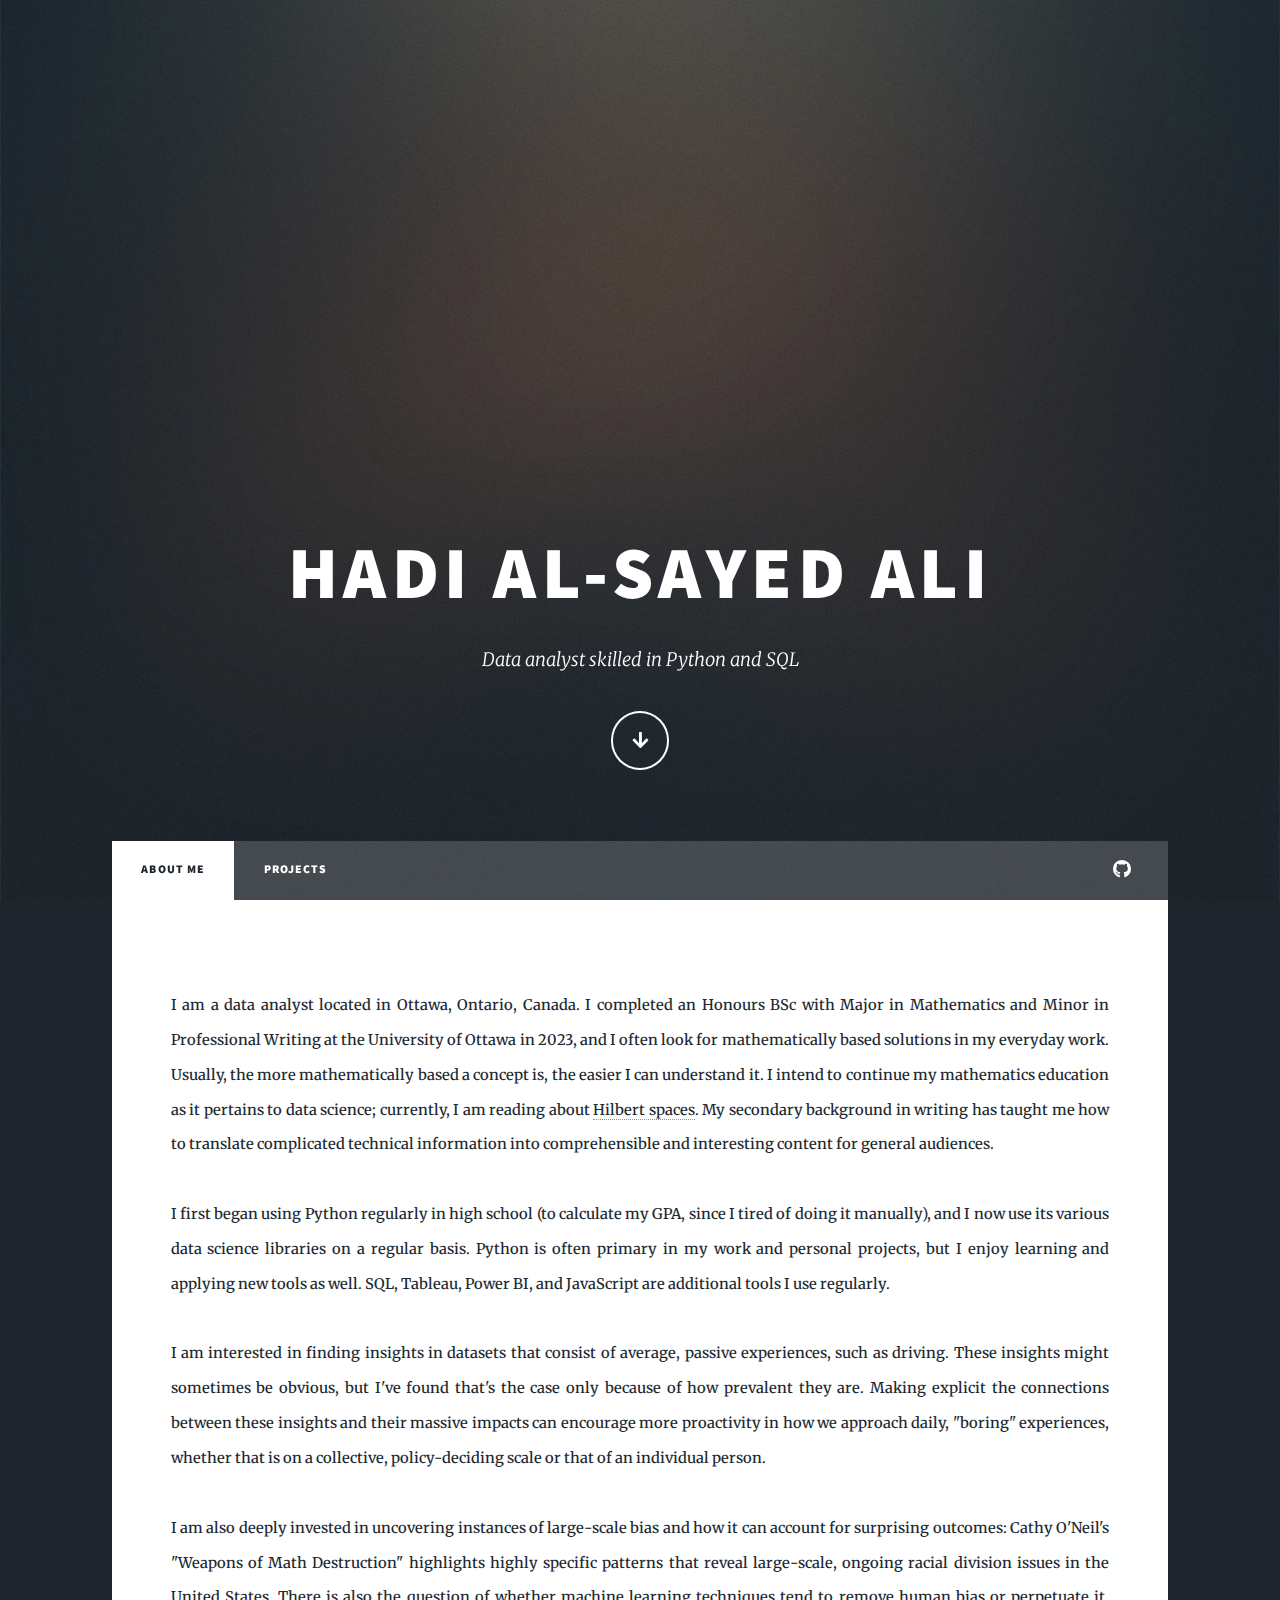
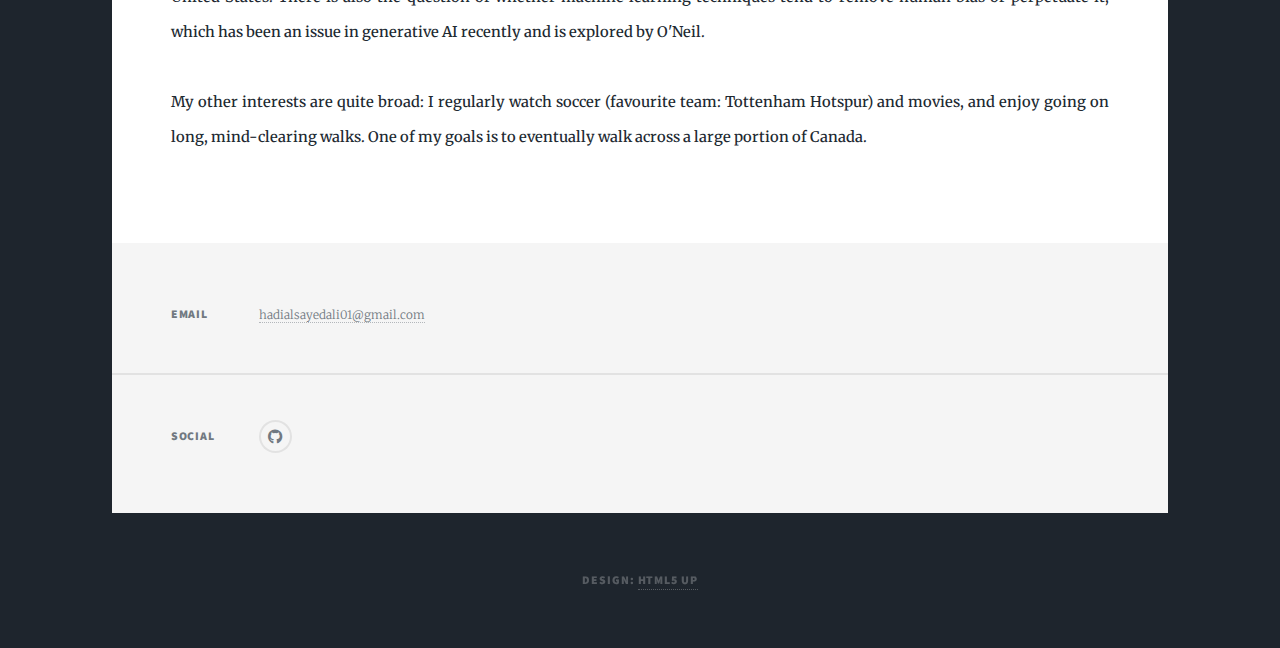
==== about-me.html @ bb4fc439 "Add files via upload" ====
<!DOCTYPE HTML>
<!--
	Massively by HTML5 UP
	html5up.net | @ajlkn
	Free for personal and commercial use under the CCA 3.0 license (html5up.net/license)
-->
<html>
	<head>
		<title>Hadi Al-Sayed Ali</title>
		<meta charset="utf-8" />
		<meta name="viewport" content="width=device-width, initial-scale=1, user-scalable=no" />
		<link rel="stylesheet" href="assets/css/main.css" />
		<noscript><link rel="stylesheet" href="assets/css/noscript.css" /></noscript>
	</head>
	<body class="is-preload">

		<!-- Wrapper -->
			<div id="wrapper" class="fade-in">

				<!-- Intro -->
					<div id="intro">
						<h1>Hadi Al-Sayed Ali</h1>
						<p>Data analyst skilled in Python and SQL</p>
						<ul class="actions">
							<li><a href="#header" class="button icon solid solo fa-arrow-down scrolly">Continue</a></li>
						</ul>
					</div>

				<!-- Header -->
					<header id="header">
						<a href="index.html" class="logo">Hadi Al-Sayed Ali</a>
					</header>

				<!-- Nav -->
					<nav id="nav">
						<ul class="links">
							<li class="active"><a href="#header">About Me</a></li>
							<li><a href="index.html">Projects</a></li>
							<!-- <li><a href="elements.html">Contact Info</a></li> -->
						</ul>
						<ul class="icons">
							<li><a target="_blank" href="https://github.com/hadialsayedali01" class="icon brands fa-github"><span class="label">GitHub</span></a></li>
						</ul>
					</nav>

				<!-- Main -->
					<div id="main">

						<!-- Featured Post -->
							<article class="post featured">
								<header style="text-align: left; font-weight:500;">
									<p style="font-style:normal">I am a data analyst located in Ottawa, Ontario, Canada. I completed an Honours BSc with Major in Mathematics and Minor in Professional Writing at the University of Ottawa in 2023, and I often look for mathematically based solutions in my everyday work. Usually, the more mathematically based a concept is, the easier I can understand it. I intend to continue my mathematics education as it pertains to data science; currently, I am reading about <a target="_blank" href="https://mathworld.wolfram.com/HilbertSpace.html">Hilbert spaces</a>. My secondary background in writing has taught me how to translate complicated technical information into comprehensible and interesting content for general audiences.
                                        <br><br>
                                        I first began using Python regularly in high school (to calculate my GPA, since I tired of doing it manually), and I now use its various data science libraries on a regular basis. Python is often primary in my work and personal projects, but I enjoy learning and applying new tools as well. SQL, Tableau, Power BI, and JavaScript are additional tools I use regularly.
                                        <br>
                                        <br>
                                        I am interested in finding insights in datasets that consist of average, passive experiences, such as driving. These insights might sometimes be obvious, but I've found that's the case only because of how prevalent they are. Making explicit the connections between these insights and their massive impacts can encourage more proactivity in how we approach daily, "boring" experiences, whether that is on a collective, policy-deciding scale or that of an individual person. 
                                        <br>
                                        <br>
                                        I am also deeply invested in uncovering instances of large-scale bias and how it can account for surprising outcomes: Cathy O'Neil's "Weapons of Math Destruction" highlights highly specific patterns that reveal large-scale, ongoing racial division issues in the United States. There is also the question of whether machine learning techniques tend to remove human bias or perpetuate it, which has been an issue in generative AI recently and is explored by O'Neil.
                                        <br>
                                        <br>
                                        My other interests are quite broad: I regularly watch soccer (favourite team: Tottenham Hotspur) and movies, and enjoy going on long, mind-clearing walks. One of my goals is to eventually walk across a large portion of Canada.</p>
                                        
							</section>
					</div>

				<!-- Footer -->
					<footer id="footer">
						<section class="split contact">
							<section>
								<h3>Email</h3>
								<p><a href="mailto:hadialsayedali01@gmail.com">hadialsayedali01@gmail.com</a></p>
							</section>
							<section>
								<h3>Social</h3>
								<ul class="icons alt">
									<li><a target="_blank" href="https://github.com/hadialsayedali01" class="icon brands alt fa-github"><span class="label">GitHub</span></a></li>
								</ul>
							</section>
						</section>
					</footer>

				<!-- Copyright -->
					<div id="copyright">
						<ul><li>Design: <a href="https://html5up.net">HTML5 UP</a></li></ul>
					</div>

			</div>

		<!-- Scripts -->
			<script src="assets/js/jquery.min.js"></script>
			<script src="assets/js/jquery.scrollex.min.js"></script>
			<script src="assets/js/jquery.scrolly.min.js"></script>
			<script src="assets/js/browser.min.js"></script>
			<script src="assets/js/breakpoints.min.js"></script>
			<script src="assets/js/util.js"></script>
			<script src="assets/js/main.js"></script>

	</body>
</html>
---- assets/css/main.css ----
@import url(fontawesome-all.min.css);
@import url("https://fonts.googleapis.com/css?family=Merriweather:300,700,300italic,700italic|Source+Sans+Pro:900");

/*
	Massively by HTML5 UP
	html5up.net | @ajlkn
	Free for personal and commercial use under the CCA 3.0 license (html5up.net/license)
*/

html, body, div, span, applet, object,
iframe, h1, h2, h3, h4, h5, h6, p, blockquote,
pre, a, abbr, acronym, address, big, cite,
code, del, dfn, em, img, ins, kbd, q, s, samp,
small, strike, strong, sub, sup, tt, var, b,
u, i, center, dl, dt, dd, ol, ul, li, fieldset,
form, label, legend, table, caption, tbody,
tfoot, thead, tr, th, td, article, aside,
canvas, details, embed, figure, figcaption,
footer, header, hgroup, menu, nav, output, ruby,
section, summary, time, mark, audio, video {
	margin: 0;
	padding: 0;
	border: 0;
	font-size: 100%;
	font: inherit;
	vertical-align: baseline;}

article, aside, details, figcaption, figure,
footer, header, hgroup, menu, nav, section {
	display: block;}

/* ad-hoc changes */

body {
	line-height: 1;
}

ol, ul {
	list-style: none;
}

blockquote, q {
	quotes: none;
}

	blockquote:before, blockquote:after, q:before, q:after {
		content: '';
		content: none;
	}

table {
	border-collapse: collapse;
	border-spacing: 0;
}

body {
	-webkit-text-size-adjust: none;
}

mark {
	background-color: transparent;
	color: inherit;
}

input::-moz-focus-inner {
	border: 0;
	padding: 0;
}

input, select, textarea {
	-moz-appearance: none;
	-webkit-appearance: none;
	-ms-appearance: none;
	appearance: none;
}

/* Basic */

	@-ms-viewport {
		width: device-width;
	}

	body {
		-ms-overflow-style: scrollbar;
	}

	@media screen and (max-width: 480px) {

		html, body {
			min-width: 320px;
		}

	}

	html {
		box-sizing: border-box;
	}

	*, *:before, *:after {
		box-sizing: inherit;
	}

	body {
		background-color: #1e252d;
	}

		body.is-preload *, body.is-preload *:before, body.is-preload *:after {
			-moz-animation: none !important;
			-webkit-animation: none !important;
			-ms-animation: none !important;
			animation: none !important;
			-moz-transition: none !important;
			-webkit-transition: none !important;
			-ms-transition: none !important;
			transition: none !important;
		}

/* Type */

	html {
		font-size: 16pt;
	}

		@media screen and (max-width: 1680px) {

			html {
				font-size: 12pt;
			}

		}

		@media screen and (max-width: 1280px) {

			html {
				font-size: 11pt;
			}

		}

		@media screen and (max-width: 360px) {

			html {
				font-size: 10pt;
			}

		}

	body {
		color: #212931;
	}

	body, input, select, textarea {
		font-family: "Merriweather", Georgia, serif;
		font-weight: 300;
		font-size: 1rem;
		line-height: 2.375;
	}

	a {
		-moz-transition: color 0.2s ease-in-out, background-color 0.2s ease-in-out, border-color 0.2s ease-in-out, box-shadow 0.2s ease-in-out;
		-webkit-transition: color 0.2s ease-in-out, background-color 0.2s ease-in-out, border-color 0.2s ease-in-out, box-shadow 0.2s ease-in-out;
		-ms-transition: color 0.2s ease-in-out, background-color 0.2s ease-in-out, border-color 0.2s ease-in-out, box-shadow 0.2s ease-in-out;
		transition: color 0.2s ease-in-out, background-color 0.2s ease-in-out, border-color 0.2s ease-in-out, box-shadow 0.2s ease-in-out;
		border-bottom: dotted 1px;
		text-decoration: none;
	}

		a:hover {
			border-bottom-color: transparent;
		}

	strong, b {
		font-weight: 600;
	}

	em, i {
		font-style: italic;
	}

	p {
		text-align: justify;
		margin: 0 0 2rem 0;
	}

	h1, h2, h3, h4, h5, h6 {
		font-family: "Source Sans Pro", Helvetica, sans-serif;
		font-weight: 900;
		line-height: 1.5;
		letter-spacing: 0.075em;
		text-transform: uppercase;
		margin: 0 0 1rem 0;
	}

		h1 a, h2 a, h3 a, h4 a, h5 a, h6 a {
			border-bottom: 0;
			color: inherit;
			text-decoration: none;
		}

	h1 {
		font-size: 4rem;
		line-height: 1.1;
		margin: 0 0 2rem 0;
	}

	h2 {
		font-size: 1.75rem;
		line-height: 1.3;
		margin: 0 0 1.5rem 0;
	}

	h3 {
		font-size: 1.25rem;
		margin: 0 0 1.5rem 0;
	}

	h4 {
		font-size: 1rem;
	}

	h5 {
		font-size: 0.9rem;
	}

	h6 {
		font-size: 0.8rem;
	}

	sub {
		font-size: 0.8rem;
		position: relative;
		top: 0.5rem;
	}

	sup {
		font-size: 0.8rem;
		position: relative;
		top: -0.5rem;
	}

	blockquote {
		border-left: solid 4px;
		font-style: italic;
		margin: 0 0 2rem 0;
		padding: 0.5rem 0 0.5rem 2rem;
	}

	code {
		border: solid 2px;
		font-family: "Courier New", monospace;
		font-size: 0.9rem;
		margin: 0 0.25rem;
		padding: 0.25rem 0.65rem;
	}

	pre {
		-webkit-overflow-scrolling: touch;
		font-family: "Courier New", monospace;
		font-size: 0.9rem;
		margin: 0 0 2rem 0;
	}

		pre code {
			display: block;
			line-height: 1.75;
			padding: 1rem 1.5rem;
			overflow-x: auto;
		}

	hr {
		border: 0;
		border-bottom: solid 2px;
		margin: 3rem 0;
	}

		hr.major {
			margin: 5rem 0;
		}

	.align-left {
		text-align: left;
	}

	.align-center {
		text-align: center;
	}

	.align-right {
		text-align: right;
	}

	input, select, textarea {
		color: #212931;
	}

	a {
		color: #212931;
		border-bottom-color: rgba(33, 41, 49, 0.5);
	}

		a:hover {
			border-bottom-color: transparent;
			color: #18bfef !important;
		}

	strong, b {
		color: #212931;
	}

	h1, h2, h3, h4, h5, h6 {
		color: #212931;
	}

	blockquote {
		border-left-color: #eeeeee;
	}

	code {
		background: rgba(220, 220, 220, 0.25);
		border-color: #eeeeee;
	}

	hr {
		border-bottom-color: #eeeeee;
	}

/* Row */

	.row {
		display: flex;
		flex-wrap: wrap;
		box-sizing: border-box;
		align-items: stretch;
	}

		.row > * {
			box-sizing: border-box;
		}

		.row.gtr-uniform > * > :last-child {
			margin-bottom: 0;
		}

		.row.aln-left {
			justify-content: flex-start;
		}

		.row.aln-center {
			justify-content: center;
		}

		.row.aln-right {
			justify-content: flex-end;
		}

		.row.aln-top {
			align-items: flex-start;
		}

		.row.aln-middle {
			align-items: center;
		}

		.row.aln-bottom {
			align-items: flex-end;
		}

		.row > .imp {
			order: -1;
		}

		.row > .col-1 {
			width: 8.33333%;
		}

		.row > .off-1 {
			margin-left: 8.33333%;
		}

		.row > .col-2 {
			width: 16.66667%;
		}

		.row > .off-2 {
			margin-left: 16.66667%;
		}

		.row > .col-3 {
			width: 25%;
		}

		.row > .off-3 {
			margin-left: 25%;
		}

		.row > .col-4 {
			width: 33.33333%;
		}

		.row > .off-4 {
			margin-left: 33.33333%;
		}

		.row > .col-5 {
			width: 41.66667%;
		}

		.row > .off-5 {
			margin-left: 41.66667%;
		}

		.row > .col-6 {
			width: 50%;
		}

		.row > .off-6 {
			margin-left: 50%;
		}

		.row > .col-7 {
			width: 58.33333%;
		}

		.row > .off-7 {
			margin-left: 58.33333%;
		}

		.row > .col-8 {
			width: 66.66667%;
		}

		.row > .off-8 {
			margin-left: 66.66667%;
		}

		.row > .col-9 {
			width: 75%;
		}

		.row > .off-9 {
			margin-left: 75%;
		}

		.row > .col-10 {
			width: 83.33333%;
		}

		.row > .off-10 {
			margin-left: 83.33333%;
		}

		.row > .col-11 {
			width: 91.66667%;
		}

		.row > .off-11 {
			margin-left: 91.66667%;
		}

		.row > .col-12 {
			width: 100%;
		}

		.row > .off-12 {
			margin-left: 100%;
		}

		.row.gtr-0 {
			margin-top: 0;
			margin-left: 0rem;
		}

			.row.gtr-0 > * {
				padding: 0 0 0 0rem;
			}

			.row.gtr-0.gtr-uniform {
				margin-top: 0rem;
			}

				.row.gtr-0.gtr-uniform > * {
					padding-top: 0rem;
				}

		.row.gtr-25 {
			margin-top: 0;
			margin-left: -0.375rem;
		}

			.row.gtr-25 > * {
				padding: 0 0 0 0.375rem;
			}

			.row.gtr-25.gtr-uniform {
				margin-top: -0.375rem;
			}

				.row.gtr-25.gtr-uniform > * {
					padding-top: 0.375rem;
				}

		.row.gtr-50 {
			margin-top: 0;
			margin-left: -0.75rem;
		}

			.row.gtr-50 > * {
				padding: 0 0 0 0.75rem;
			}

			.row.gtr-50.gtr-uniform {
				margin-top: -0.75rem;
			}

				.row.gtr-50.gtr-uniform > * {
					padding-top: 0.75rem;
				}

		.row {
			margin-top: 0;
			margin-left: -1.5rem;
		}

			.row > * {
				padding: 0 0 0 1.5rem;
			}

			.row.gtr-uniform {
				margin-top: -1.5rem;
			}

				.row.gtr-uniform > * {
					padding-top: 1.5rem;
				}

		.row.gtr-150 {
			margin-top: 0;
			margin-left: -2.25rem;
		}

			.row.gtr-150 > * {
				padding: 0 0 0 2.25rem;
			}

			.row.gtr-150.gtr-uniform {
				margin-top: -2.25rem;
			}

				.row.gtr-150.gtr-uniform > * {
					padding-top: 2.25rem;
				}

		.row.gtr-200 {
			margin-top: 0;
			margin-left: -3rem;
		}

			.row.gtr-200 > * {
				padding: 0 0 0 3rem;
			}

			.row.gtr-200.gtr-uniform {
				margin-top: -3rem;
			}

				.row.gtr-200.gtr-uniform > * {
					padding-top: 3rem;
				}

		@media screen and (max-width: 1680px) {

			.row {
				display: flex;
				flex-wrap: wrap;
				box-sizing: border-box;
				align-items: stretch;
			}

				.row > * {
					box-sizing: border-box;
				}

				.row.gtr-uniform > * > :last-child {
					margin-bottom: 0;
				}

				.row.aln-left {
					justify-content: flex-start;
				}

				.row.aln-center {
					justify-content: center;
				}

				.row.aln-right {
					justify-content: flex-end;
				}

				.row.aln-top {
					align-items: flex-start;
				}

				.row.aln-middle {
					align-items: center;
				}

				.row.aln-bottom {
					align-items: flex-end;
				}

				.row > .imp-xlarge {
					order: -1;
				}

				.row > .col-1-xlarge {
					width: 8.33333%;
				}

				.row > .off-1-xlarge {
					margin-left: 8.33333%;
				}

				.row > .col-2-xlarge {
					width: 16.66667%;
				}

				.row > .off-2-xlarge {
					margin-left: 16.66667%;
				}

				.row > .col-3-xlarge {
					width: 25%;
				}

				.row > .off-3-xlarge {
					margin-left: 25%;
				}

				.row > .col-4-xlarge {
					width: 33.33333%;
				}

				.row > .off-4-xlarge {
					margin-left: 33.33333%;
				}

				.row > .col-5-xlarge {
					width: 41.66667%;
				}

				.row > .off-5-xlarge {
					margin-left: 41.66667%;
				}

				.row > .col-6-xlarge {
					width: 50%;
				}

				.row > .off-6-xlarge {
					margin-left: 50%;
				}

				.row > .col-7-xlarge {
					width: 58.33333%;
				}

				.row > .off-7-xlarge {
					margin-left: 58.33333%;
				}

				.row > .col-8-xlarge {
					width: 66.66667%;
				}

				.row > .off-8-xlarge {
					margin-left: 66.66667%;
				}

				.row > .col-9-xlarge {
					width: 75%;
				}

				.row > .off-9-xlarge {
					margin-left: 75%;
				}

				.row > .col-10-xlarge {
					width: 83.33333%;
				}

				.row > .off-10-xlarge {
					margin-left: 83.33333%;
				}

				.row > .col-11-xlarge {
					width: 91.66667%;
				}

				.row > .off-11-xlarge {
					margin-left: 91.66667%;
				}

				.row > .col-12-xlarge {
					width: 100%;
				}

				.row > .off-12-xlarge {
					margin-left: 100%;
				}

				.row.gtr-0 {
					margin-top: 0;
					margin-left: 0rem;
				}

					.row.gtr-0 > * {
						padding: 0 0 0 0rem;
					}

					.row.gtr-0.gtr-uniform {
						margin-top: 0rem;
					}

						.row.gtr-0.gtr-uniform > * {
							padding-top: 0rem;
						}

				.row.gtr-25 {
					margin-top: 0;
					margin-left: -0.375rem;
				}

					.row.gtr-25 > * {
						padding: 0 0 0 0.375rem;
					}

					.row.gtr-25.gtr-uniform {
						margin-top: -0.375rem;
					}

						.row.gtr-25.gtr-uniform > * {
							padding-top: 0.375rem;
						}

				.row.gtr-50 {
					margin-top: 0;
					margin-left: -0.75rem;
				}

					.row.gtr-50 > * {
						padding: 0 0 0 0.75rem;
					}

					.row.gtr-50.gtr-uniform {
						margin-top: -0.75rem;
					}

						.row.gtr-50.gtr-uniform > * {
							padding-top: 0.75rem;
						}

				.row {
					margin-top: 0;
					margin-left: -1.5rem;
				}

					.row > * {
						padding: 0 0 0 1.5rem;
					}

					.row.gtr-uniform {
						margin-top: -1.5rem;
					}

						.row.gtr-uniform > * {
							padding-top: 1.5rem;
						}

				.row.gtr-150 {
					margin-top: 0;
					margin-left: -2.25rem;
				}

					.row.gtr-150 > * {
						padding: 0 0 0 2.25rem;
					}

					.row.gtr-150.gtr-uniform {
						margin-top: -2.25rem;
					}

						.row.gtr-150.gtr-uniform > * {
							padding-top: 2.25rem;
						}

				.row.gtr-200 {
					margin-top: 0;
					margin-left: -3rem;
				}

					.row.gtr-200 > * {
						padding: 0 0 0 3rem;
					}

					.row.gtr-200.gtr-uniform {
						margin-top: -3rem;
					}

						.row.gtr-200.gtr-uniform > * {
							padding-top: 3rem;
						}

		}

		@media screen and (max-width: 1280px) {

			.row {
				display: flex;
				flex-wrap: wrap;
				box-sizing: border-box;
				align-items: stretch;
			}

				.row > * {
					box-sizing: border-box;
				}

				.row.gtr-uniform > * > :last-child {
					margin-bottom: 0;
				}

				.row.aln-left {
					justify-content: flex-start;
				}

				.row.aln-center {
					justify-content: center;
				}

				.row.aln-right {
					justify-content: flex-end;
				}

				.row.aln-top {
					align-items: flex-start;
				}

				.row.aln-middle {
					align-items: center;
				}

				.row.aln-bottom {
					align-items: flex-end;
				}

				.row > .imp-large {
					order: -1;
				}

				.row > .col-1-large {
					width: 8.33333%;
				}

				.row > .off-1-large {
					margin-left: 8.33333%;
				}

				.row > .col-2-large {
					width: 16.66667%;
				}

				.row > .off-2-large {
					margin-left: 16.66667%;
				}

				.row > .col-3-large {
					width: 25%;
				}

				.row > .off-3-large {
					margin-left: 25%;
				}

				.row > .col-4-large {
					width: 33.33333%;
				}

				.row > .off-4-large {
					margin-left: 33.33333%;
				}

				.row > .col-5-large {
					width: 41.66667%;
				}

				.row > .off-5-large {
					margin-left: 41.66667%;
				}

				.row > .col-6-large {
					width: 50%;
				}

				.row > .off-6-large {
					margin-left: 50%;
				}

				.row > .col-7-large {
					width: 58.33333%;
				}

				.row > .off-7-large {
					margin-left: 58.33333%;
				}

				.row > .col-8-large {
					width: 66.66667%;
				}

				.row > .off-8-large {
					margin-left: 66.66667%;
				}

				.row > .col-9-large {
					width: 75%;
				}

				.row > .off-9-large {
					margin-left: 75%;
				}

				.row > .col-10-large {
					width: 83.33333%;
				}

				.row > .off-10-large {
					margin-left: 83.33333%;
				}

				.row > .col-11-large {
					width: 91.66667%;
				}

				.row > .off-11-large {
					margin-left: 91.66667%;
				}

				.row > .col-12-large {
					width: 100%;
				}

				.row > .off-12-large {
					margin-left: 100%;
				}

				.row.gtr-0 {
					margin-top: 0;
					margin-left: 0rem;
				}

					.row.gtr-0 > * {
						padding: 0 0 0 0rem;
					}

					.row.gtr-0.gtr-uniform {
						margin-top: 0rem;
					}

						.row.gtr-0.gtr-uniform > * {
							padding-top: 0rem;
						}

				.row.gtr-25 {
					margin-top: 0;
					margin-left: -0.375rem;
				}

					.row.gtr-25 > * {
						padding: 0 0 0 0.375rem;
					}

					.row.gtr-25.gtr-uniform {
						margin-top: -0.375rem;
					}

						.row.gtr-25.gtr-uniform > * {
							padding-top: 0.375rem;
						}

				.row.gtr-50 {
					margin-top: 0;
					margin-left: -0.75rem;
				}

					.row.gtr-50 > * {
						padding: 0 0 0 0.75rem;
					}

					.row.gtr-50.gtr-uniform {
						margin-top: -0.75rem;
					}

						.row.gtr-50.gtr-uniform > * {
							padding-top: 0.75rem;
						}

				.row {
					margin-top: 0;
					margin-left: -1.5rem;
				}

					.row > * {
						padding: 0 0 0 1.5rem;
					}

					.row.gtr-uniform {
						margin-top: -1.5rem;
					}

						.row.gtr-uniform > * {
							padding-top: 1.5rem;
						}

				.row.gtr-150 {
					margin-top: 0;
					margin-left: -2.25rem;
				}

					.row.gtr-150 > * {
						padding: 0 0 0 2.25rem;
					}

					.row.gtr-150.gtr-uniform {
						margin-top: -2.25rem;
					}

						.row.gtr-150.gtr-uniform > * {
							padding-top: 2.25rem;
						}

				.row.gtr-200 {
					margin-top: 0;
					margin-left: -3rem;
				}

					.row.gtr-200 > * {
						padding: 0 0 0 3rem;
					}

					.row.gtr-200.gtr-uniform {
						margin-top: -3rem;
					}

						.row.gtr-200.gtr-uniform > * {
							padding-top: 3rem;
						}

		}

		@media screen and (max-width: 980px) {

			.row {
				display: flex;
				flex-wrap: wrap;
				box-sizing: border-box;
				align-items: stretch;
			}

				.row > * {
					box-sizing: border-box;
				}

				.row.gtr-uniform > * > :last-child {
					margin-bottom: 0;
				}

				.row.aln-left {
					justify-content: flex-start;
				}

				.row.aln-center {
					justify-content: center;
				}

				.row.aln-right {
					justify-content: flex-end;
				}

				.row.aln-top {
					align-items: flex-start;
				}

				.row.aln-middle {
					align-items: center;
				}

				.row.aln-bottom {
					align-items: flex-end;
				}

				.row > .imp-medium {
					order: -1;
				}

				.row > .col-1-medium {
					width: 8.33333%;
				}

				.row > .off-1-medium {
					margin-left: 8.33333%;
				}

				.row > .col-2-medium {
					width: 16.66667%;
				}

				.row > .off-2-medium {
					margin-left: 16.66667%;
				}

				.row > .col-3-medium {
					width: 25%;
				}

				.row > .off-3-medium {
					margin-left: 25%;
				}

				.row > .col-4-medium {
					width: 33.33333%;
				}

				.row > .off-4-medium {
					margin-left: 33.33333%;
				}

				.row > .col-5-medium {
					width: 41.66667%;
				}

				.row > .off-5-medium {
					margin-left: 41.66667%;
				}

				.row > .col-6-medium {
					width: 50%;
				}

				.row > .off-6-medium {
					margin-left: 50%;
				}

				.row > .col-7-medium {
					width: 58.33333%;
				}

				.row > .off-7-medium {
					margin-left: 58.33333%;
				}

				.row > .col-8-medium {
					width: 66.66667%;
				}

				.row > .off-8-medium {
					margin-left: 66.66667%;
				}

				.row > .col-9-medium {
					width: 75%;
				}

				.row > .off-9-medium {
					margin-left: 75%;
				}

				.row > .col-10-medium {
					width: 83.33333%;
				}

				.row > .off-10-medium {
					margin-left: 83.33333%;
				}

				.row > .col-11-medium {
					width: 91.66667%;
				}

				.row > .off-11-medium {
					margin-left: 91.66667%;
				}

				.row > .col-12-medium {
					width: 100%;
				}

				.row > .off-12-medium {
					margin-left: 100%;
				}

				.row.gtr-0 {
					margin-top: 0;
					margin-left: 0rem;
				}

					.row.gtr-0 > * {
						padding: 0 0 0 0rem;
					}

					.row.gtr-0.gtr-uniform {
						margin-top: 0rem;
					}

						.row.gtr-0.gtr-uniform > * {
							padding-top: 0rem;
						}

				.row.gtr-25 {
					margin-top: 0;
					margin-left: -0.375rem;
				}

					.row.gtr-25 > * {
						padding: 0 0 0 0.375rem;
					}

					.row.gtr-25.gtr-uniform {
						margin-top: -0.375rem;
					}

						.row.gtr-25.gtr-uniform > * {
							padding-top: 0.375rem;
						}

				.row.gtr-50 {
					margin-top: 0;
					margin-left: -0.75rem;
				}

					.row.gtr-50 > * {
						padding: 0 0 0 0.75rem;
					}

					.row.gtr-50.gtr-uniform {
						margin-top: -0.75rem;
					}

						.row.gtr-50.gtr-uniform > * {
							padding-top: 0.75rem;
						}

				.row {
					margin-top: 0;
					margin-left: -1.5rem;
				}

					.row > * {
						padding: 0 0 0 1.5rem;
					}

					.row.gtr-uniform {
						margin-top: -1.5rem;
					}

						.row.gtr-uniform > * {
							padding-top: 1.5rem;
						}

				.row.gtr-150 {
					margin-top: 0;
					margin-left: -2.25rem;
				}

					.row.gtr-150 > * {
						padding: 0 0 0 2.25rem;
					}

					.row.gtr-150.gtr-uniform {
						margin-top: -2.25rem;
					}

						.row.gtr-150.gtr-uniform > * {
							padding-top: 2.25rem;
						}

				.row.gtr-200 {
					margin-top: 0;
					margin-left: -3rem;
				}

					.row.gtr-200 > * {
						padding: 0 0 0 3rem;
					}

					.row.gtr-200.gtr-uniform {
						margin-top: -3rem;
					}

						.row.gtr-200.gtr-uniform > * {
							padding-top: 3rem;
						}

		}

		@media screen and (max-width: 736px) {

			.row {
				display: flex;
				flex-wrap: wrap;
				box-sizing: border-box;
				align-items: stretch;
			}

				.row > * {
					box-sizing: border-box;
				}

				.row.gtr-uniform > * > :last-child {
					margin-bottom: 0;
				}

				.row.aln-left {
					justify-content: flex-start;
				}

				.row.aln-center {
					justify-content: center;
				}

				.row.aln-right {
					justify-content: flex-end;
				}

				.row.aln-top {
					align-items: flex-start;
				}

				.row.aln-middle {
					align-items: center;
				}

				.row.aln-bottom {
					align-items: flex-end;
				}

				.row > .imp-small {
					order: -1;
				}

				.row > .col-1-small {
					width: 8.33333%;
				}

				.row > .off-1-small {
					margin-left: 8.33333%;
				}

				.row > .col-2-small {
					width: 16.66667%;
				}

				.row > .off-2-small {
					margin-left: 16.66667%;
				}

				.row > .col-3-small {
					width: 25%;
				}

				.row > .off-3-small {
					margin-left: 25%;
				}

				.row > .col-4-small {
					width: 33.33333%;
				}

				.row > .off-4-small {
					margin-left: 33.33333%;
				}

				.row > .col-5-small {
					width: 41.66667%;
				}

				.row > .off-5-small {
					margin-left: 41.66667%;
				}

				.row > .col-6-small {
					width: 50%;
				}

				.row > .off-6-small {
					margin-left: 50%;
				}

				.row > .col-7-small {
					width: 58.33333%;
				}

				.row > .off-7-small {
					margin-left: 58.33333%;
				}

				.row > .col-8-small {
					width: 66.66667%;
				}

				.row > .off-8-small {
					margin-left: 66.66667%;
				}

				.row > .col-9-small {
					width: 75%;
				}

				.row > .off-9-small {
					margin-left: 75%;
				}

				.row > .col-10-small {
					width: 83.33333%;
				}

				.row > .off-10-small {
					margin-left: 83.33333%;
				}

				.row > .col-11-small {
					width: 91.66667%;
				}

				.row > .off-11-small {
					margin-left: 91.66667%;
				}

				.row > .col-12-small {
					width: 100%;
				}

				.row > .off-12-small {
					margin-left: 100%;
				}

				.row.gtr-0 {
					margin-top: 0;
					margin-left: 0rem;
				}

					.row.gtr-0 > * {
						padding: 0 0 0 0rem;
					}

					.row.gtr-0.gtr-uniform {
						margin-top: 0rem;
					}

						.row.gtr-0.gtr-uniform > * {
							padding-top: 0rem;
						}

				.row.gtr-25 {
					margin-top: 0;
					margin-left: -0.375rem;
				}

					.row.gtr-25 > * {
						padding: 0 0 0 0.375rem;
					}

					.row.gtr-25.gtr-uniform {
						margin-top: -0.375rem;
					}

						.row.gtr-25.gtr-uniform > * {
							padding-top: 0.375rem;
						}

				.row.gtr-50 {
					margin-top: 0;
					margin-left: -0.75rem;
				}

					.row.gtr-50 > * {
						padding: 0 0 0 0.75rem;
					}

					.row.gtr-50.gtr-uniform {
						margin-top: -0.75rem;
					}

						.row.gtr-50.gtr-uniform > * {
							padding-top: 0.75rem;
						}

				.row {
					margin-top: 0;
					margin-left: -1.5rem;
				}

					.row > * {
						padding: 0 0 0 1.5rem;
					}

					.row.gtr-uniform {
						margin-top: -1.5rem;
					}

						.row.gtr-uniform > * {
							padding-top: 1.5rem;
						}

				.row.gtr-150 {
					margin-top: 0;
					margin-left: -2.25rem;
				}

					.row.gtr-150 > * {
						padding: 0 0 0 2.25rem;
					}

					.row.gtr-150.gtr-uniform {
						margin-top: -2.25rem;
					}

						.row.gtr-150.gtr-uniform > * {
							padding-top: 2.25rem;
						}

				.row.gtr-200 {
					margin-top: 0;
					margin-left: -3rem;
				}

					.row.gtr-200 > * {
						padding: 0 0 0 3rem;
					}

					.row.gtr-200.gtr-uniform {
						margin-top: -3rem;
					}

						.row.gtr-200.gtr-uniform > * {
							padding-top: 3rem;
						}

		}

		@media screen and (max-width: 480px) {

			.row {
				display: flex;
				flex-wrap: wrap;
				box-sizing: border-box;
				align-items: stretch;
			}

				.row > * {
					box-sizing: border-box;
				}

				.row.gtr-uniform > * > :last-child {
					margin-bottom: 0;
				}

				.row.aln-left {
					justify-content: flex-start;
				}

				.row.aln-center {
					justify-content: center;
				}

				.row.aln-right {
					justify-content: flex-end;
				}

				.row.aln-top {
					align-items: flex-start;
				}

				.row.aln-middle {
					align-items: center;
				}

				.row.aln-bottom {
					align-items: flex-end;
				}

				.row > .imp-xsmall {
					order: -1;
				}

				.row > .col-1-xsmall {
					width: 8.33333%;
				}

				.row > .off-1-xsmall {
					margin-left: 8.33333%;
				}

				.row > .col-2-xsmall {
					width: 16.66667%;
				}

				.row > .off-2-xsmall {
					margin-left: 16.66667%;
				}

				.row > .col-3-xsmall {
					width: 25%;
				}

				.row > .off-3-xsmall {
					margin-left: 25%;
				}

				.row > .col-4-xsmall {
					width: 33.33333%;
				}

				.row > .off-4-xsmall {
					margin-left: 33.33333%;
				}

				.row > .col-5-xsmall {
					width: 41.66667%;
				}

				.row > .off-5-xsmall {
					margin-left: 41.66667%;
				}

				.row > .col-6-xsmall {
					width: 50%;
				}

				.row > .off-6-xsmall {
					margin-left: 50%;
				}

				.row > .col-7-xsmall {
					width: 58.33333%;
				}

				.row > .off-7-xsmall {
					margin-left: 58.33333%;
				}

				.row > .col-8-xsmall {
					width: 66.66667%;
				}

				.row > .off-8-xsmall {
					margin-left: 66.66667%;
				}

				.row > .col-9-xsmall {
					width: 75%;
				}

				.row > .off-9-xsmall {
					margin-left: 75%;
				}

				.row > .col-10-xsmall {
					width: 83.33333%;
				}

				.row > .off-10-xsmall {
					margin-left: 83.33333%;
				}

				.row > .col-11-xsmall {
					width: 91.66667%;
				}

				.row > .off-11-xsmall {
					margin-left: 91.66667%;
				}

				.row > .col-12-xsmall {
					width: 100%;
				}

				.row > .off-12-xsmall {
					margin-left: 100%;
				}

				.row.gtr-0 {
					margin-top: 0;
					margin-left: 0rem;
				}

					.row.gtr-0 > * {
						padding: 0 0 0 0rem;
					}

					.row.gtr-0.gtr-uniform {
						margin-top: 0rem;
					}

						.row.gtr-0.gtr-uniform > * {
							padding-top: 0rem;
						}

				.row.gtr-25 {
					margin-top: 0;
					margin-left: -0.375rem;
				}

					.row.gtr-25 > * {
						padding: 0 0 0 0.375rem;
					}

					.row.gtr-25.gtr-uniform {
						margin-top: -0.375rem;
					}

						.row.gtr-25.gtr-uniform > * {
							padding-top: 0.375rem;
						}

				.row.gtr-50 {
					margin-top: 0;
					margin-left: -0.75rem;
				}

					.row.gtr-50 > * {
						padding: 0 0 0 0.75rem;
					}

					.row.gtr-50.gtr-uniform {
						margin-top: -0.75rem;
					}

						.row.gtr-50.gtr-uniform > * {
							padding-top: 0.75rem;
						}

				.row {
					margin-top: 0;
					margin-left: -1.5rem;
				}

					.row > * {
						padding: 0 0 0 1.5rem;
					}

					.row.gtr-uniform {
						margin-top: -1.5rem;
					}

						.row.gtr-uniform > * {
							padding-top: 1.5rem;
						}

				.row.gtr-150 {
					margin-top: 0;
					margin-left: -2.25rem;
				}

					.row.gtr-150 > * {
						padding: 0 0 0 2.25rem;
					}

					.row.gtr-150.gtr-uniform {
						margin-top: -2.25rem;
					}

						.row.gtr-150.gtr-uniform > * {
							padding-top: 2.25rem;
						}

				.row.gtr-200 {
					margin-top: 0;
					margin-left: -3rem;
				}

					.row.gtr-200 > * {
						padding: 0 0 0 3rem;
					}

					.row.gtr-200.gtr-uniform {
						margin-top: -3rem;
					}

						.row.gtr-200.gtr-uniform > * {
							padding-top: 3rem;
						}

		}

		@media screen and (max-width: 360px) {

			.row {
				display: flex;
				flex-wrap: wrap;
				box-sizing: border-box;
				align-items: stretch;
			}

				.row > * {
					box-sizing: border-box;
				}

				.row.gtr-uniform > * > :last-child {
					margin-bottom: 0;
				}

				.row.aln-left {
					justify-content: flex-start;
				}

				.row.aln-center {
					justify-content: center;
				}

				.row.aln-right {
					justify-content: flex-end;
				}

				.row.aln-top {
					align-items: flex-start;
				}

				.row.aln-middle {
					align-items: center;
				}

				.row.aln-bottom {
					align-items: flex-end;
				}

				.row > .imp-xxsmall {
					order: -1;
				}

				.row > .col-1-xxsmall {
					width: 8.33333%;
				}

				.row > .off-1-xxsmall {
					margin-left: 8.33333%;
				}

				.row > .col-2-xxsmall {
					width: 16.66667%;
				}

				.row > .off-2-xxsmall {
					margin-left: 16.66667%;
				}

				.row > .col-3-xxsmall {
					width: 25%;
				}

				.row > .off-3-xxsmall {
					margin-left: 25%;
				}

				.row > .col-4-xxsmall {
					width: 33.33333%;
				}

				.row > .off-4-xxsmall {
					margin-left: 33.33333%;
				}

				.row > .col-5-xxsmall {
					width: 41.66667%;
				}

				.row > .off-5-xxsmall {
					margin-left: 41.66667%;
				}

				.row > .col-6-xxsmall {
					width: 50%;
				}

				.row > .off-6-xxsmall {
					margin-left: 50%;
				}

				.row > .col-7-xxsmall {
					width: 58.33333%;
				}

				.row > .off-7-xxsmall {
					margin-left: 58.33333%;
				}

				.row > .col-8-xxsmall {
					width: 66.66667%;
				}

				.row > .off-8-xxsmall {
					margin-left: 66.66667%;
				}

				.row > .col-9-xxsmall {
					width: 75%;
				}

				.row > .off-9-xxsmall {
					margin-left: 75%;
				}

				.row > .col-10-xxsmall {
					width: 83.33333%;
				}

				.row > .off-10-xxsmall {
					margin-left: 83.33333%;
				}

				.row > .col-11-xxsmall {
					width: 91.66667%;
				}

				.row > .off-11-xxsmall {
					margin-left: 91.66667%;
				}

				.row > .col-12-xxsmall {
					width: 100%;
				}

				.row > .off-12-xxsmall {
					margin-left: 100%;
				}

				.row.gtr-0 {
					margin-top: 0;
					margin-left: 0rem;
				}

					.row.gtr-0 > * {
						padding: 0 0 0 0rem;
					}

					.row.gtr-0.gtr-uniform {
						margin-top: 0rem;
					}

						.row.gtr-0.gtr-uniform > * {
							padding-top: 0rem;
						}

				.row.gtr-25 {
					margin-top: 0;
					margin-left: -0.375rem;
				}

					.row.gtr-25 > * {
						padding: 0 0 0 0.375rem;
					}

					.row.gtr-25.gtr-uniform {
						margin-top: -0.375rem;
					}

						.row.gtr-25.gtr-uniform > * {
							padding-top: 0.375rem;
						}

				.row.gtr-50 {
					margin-top: 0;
					margin-left: -0.75rem;
				}

					.row.gtr-50 > * {
						padding: 0 0 0 0.75rem;
					}

					.row.gtr-50.gtr-uniform {
						margin-top: -0.75rem;
					}

						.row.gtr-50.gtr-uniform > * {
							padding-top: 0.75rem;
						}

				.row {
					margin-top: 0;
					margin-left: -1.5rem;
				}

					.row > * {
						padding: 0 0 0 1.5rem;
					}

					.row.gtr-uniform {
						margin-top: -1.5rem;
					}

						.row.gtr-uniform > * {
							padding-top: 1.5rem;
						}

				.row.gtr-150 {
					margin-top: 0;
					margin-left: -2.25rem;
				}

					.row.gtr-150 > * {
						padding: 0 0 0 2.25rem;
					}

					.row.gtr-150.gtr-uniform {
						margin-top: -2.25rem;
					}

						.row.gtr-150.gtr-uniform > * {
							padding-top: 2.25rem;
						}

				.row.gtr-200 {
					margin-top: 0;
					margin-left: -3rem;
				}

					.row.gtr-200 > * {
						padding: 0 0 0 3rem;
					}

					.row.gtr-200.gtr-uniform {
						margin-top: -3rem;
					}

						.row.gtr-200.gtr-uniform > * {
							padding-top: 3rem;
						}

		}

/* Box */

	.box {
		border: solid 2px;
		margin-bottom: 2rem;
		padding: 1.5rem;
	}

		.box > :last-child,
		.box > :last-child > :last-child,
		.box > :last-child > :last-child > :last-child {
			margin-bottom: 0;
		}

		.box.alt {
			border: 0;
			border-radius: 0;
			padding: 0;
		}

	.box {
		border-color: #eeeeee;
	}

/* Button */

	input[type="submit"],
	input[type="reset"],
	input[type="button"],
	button,
	.button {
		-moz-appearance: none;
		-webkit-appearance: none;
		-ms-appearance: none;
		appearance: none;
		-moz-transition: background-color 0.2s ease-in-out, box-shadow 0.2s ease-in-out, color 0.2s ease-in-out;
		-webkit-transition: background-color 0.2s ease-in-out, box-shadow 0.2s ease-in-out, color 0.2s ease-in-out;
		-ms-transition: background-color 0.2s ease-in-out, box-shadow 0.2s ease-in-out, color 0.2s ease-in-out;
		transition: background-color 0.2s ease-in-out, box-shadow 0.2s ease-in-out, color 0.2s ease-in-out;
		border: 0;
		border-radius: 0;
		cursor: pointer;
		display: inline-block;
		font-family: "Source Sans Pro", Helvetica, sans-serif;
		font-size: 0.8rem;
		font-weight: 900;
		letter-spacing: 0.075em;
		height: 3rem;
		line-height: 3rem;
		padding: 0 2rem;
		text-align: center;
		text-decoration: none;
		text-transform: uppercase;
		white-space: nowrap;
	}

		input[type="submit"].icon:before,
		input[type="reset"].icon:before,
		input[type="button"].icon:before,
		button.icon:before,
		.button.icon:before {
			margin-right: 0.5rem;
		}

		input[type="submit"].icon.solo,
		input[type="reset"].icon.solo,
		input[type="button"].icon.solo,
		button.icon.solo,
		.button.icon.solo {
			position: relative;
			width: 4rem;
			height: 4rem;
			line-height: 4rem;
			border-radius: 4rem;
			text-indent: 4rem;
			overflow: hidden;
			padding: 0;
			white-space: nowrap;
		}

			input[type="submit"].icon.solo:before,
			input[type="reset"].icon.solo:before,
			input[type="button"].icon.solo:before,
			button.icon.solo:before,
			.button.icon.solo:before {
				position: absolute;
				display: block;
				top: 0;
				left: 0;
				width: inherit;
				height: inherit;
				line-height: inherit;
				font-size: 1.25rem;
				margin-right: 0;
				text-align: center;
				text-indent: 0;
			}

		input[type="submit"].fit,
		input[type="reset"].fit,
		input[type="button"].fit,
		button.fit,
		.button.fit {
			width: 100%;
		}

		input[type="submit"].small,
		input[type="reset"].small,
		input[type="button"].small,
		button.small,
		.button.small {
			font-size: 0.7rem;
			height: 2.5rem;
			line-height: 2.5rem;
			padding: 0 1.5rem;
		}

		input[type="submit"].large,
		input[type="reset"].large,
		input[type="button"].large,
		button.large,
		.button.large {
			font-size: 0.9rem;
			height: 3.5rem;
			line-height: 3.5rem;
			padding: 0 2.75rem;
		}

		@media screen and (max-width: 980px) {

			input[type="submit"],
			input[type="reset"],
			input[type="button"],
			button,
			.button {
				font-size: 0.9rem;
				height: 3.25rem;
				line-height: 3.25rem;
			}

				input[type="submit"].large,
				input[type="reset"].large,
				input[type="button"].large,
				button.large,
				.button.large {
					font-size: 1rem;
					height: 3.75rem;
					line-height: 3.75rem;
				}

		}

		input[type="submit"].disabled, input[type="submit"]:disabled,
		input[type="reset"].disabled,
		input[type="reset"]:disabled,
		input[type="button"].disabled,
		input[type="button"]:disabled,
		button.disabled,
		button:disabled,
		.button.disabled,
		.button:disabled {
			pointer-events: none;
			opacity: 0.25;
		}

	input[type="submit"],
	input[type="reset"],
	input[type="button"],
	button,
	.button {
		background-color: transparent;
		box-shadow: inset 0 0 0 2px #212931;
		color: #212931 !important;
	}

		input[type="submit"]:hover,
		input[type="reset"]:hover,
		input[type="button"]:hover,
		button:hover,
		.button:hover {
			box-shadow: inset 0 0 0 2px #18bfef;
			color: #18bfef !important;
		}

		input[type="submit"].primary,
		input[type="reset"].primary,
		input[type="button"].primary,
		button.primary,
		.button.primary {
			background-color: #212931;
			box-shadow: none;
			color: #ffffff !important;
		}

			input[type="submit"].primary:hover,
			input[type="reset"].primary:hover,
			input[type="button"].primary:hover,
			button.primary:hover,
			.button.primary:hover {
				background-color: #18bfef;
			}

/* Form */

	form {
		margin: 0 0 2rem 0;
	}

		form > :last-child {
			margin-bottom: 0;
		}

		form > .fields {
			display: -moz-flex;
			display: -webkit-flex;
			display: -ms-flex;
			display: flex;
			-moz-flex-wrap: wrap;
			-webkit-flex-wrap: wrap;
			-ms-flex-wrap: wrap;
			flex-wrap: wrap;
			width: calc(100% + 3rem);
			margin: -1.5rem 0 2rem -1.5rem;
		}

			form > .fields > .field {
				-moz-flex-grow: 0;
				-webkit-flex-grow: 0;
				-ms-flex-grow: 0;
				flex-grow: 0;
				-moz-flex-shrink: 0;
				-webkit-flex-shrink: 0;
				-ms-flex-shrink: 0;
				flex-shrink: 0;
				padding: 1.5rem 0 0 1.5rem;
				width: calc(100% - 1.5rem);
			}

				form > .fields > .field.half {
					width: calc(50% - 0.75rem);
				}

				form > .fields > .field.third {
					width: calc(100%/3 - 0.5rem);
				}

				form > .fields > .field.quarter {
					width: calc(25% - 0.375rem);
				}

		@media screen and (max-width: 480px) {

			form > .fields {
				width: calc(100% + 3rem);
				margin: -1.5rem 0 2rem -1.5rem;
			}

				form > .fields > .field {
					padding: 1.5rem 0 0 1.5rem;
					width: calc(100% - 1.5rem);
				}

					form > .fields > .field.half {
						width: calc(100% - 1.5rem);
					}

					form > .fields > .field.third {
						width: calc(100% - 1.5rem);
					}

					form > .fields > .field.quarter {
						width: calc(100% - 1.5rem);
					}

		}

	label {
		display: block;
		font-family: "Source Sans Pro", Helvetica, sans-serif;
		font-weight: 900;
		line-height: 1.5;
		letter-spacing: 0.075em;
		font-size: 0.8rem;
		text-transform: uppercase;
		margin: 0 0 0.75rem 0;
	}

		@media screen and (max-width: 980px) {

			label {
				font-size: 0.9rem;
			}

		}

	input[type="text"],
	input[type="password"],
	input[type="email"],
	select,
	textarea {
		-moz-appearance: none;
		-webkit-appearance: none;
		-ms-appearance: none;
		appearance: none;
		background: transparent;
		border-radius: 0;
		border: solid 2px;
		color: inherit;
		display: block;
		outline: 0;
		padding: 0 1rem;
		text-decoration: none;
		width: 100%;
	}

		input[type="text"]:invalid,
		input[type="password"]:invalid,
		input[type="email"]:invalid,
		select:invalid,
		textarea:invalid {
			box-shadow: none;
		}

	select {
		background-size: 1.25rem;
		background-repeat: no-repeat;
		background-position: calc(100% - 1rem) center;
		height: 3rem;
		padding-right: 3rem;
		text-overflow: ellipsis;
	}

		select:focus::-ms-value {
			background-color: transparent;
		}

		select::-ms-expand {
			display: none;
		}

	input[type="text"],
	input[type="password"],
	input[type="email"],
	select {
		height: 3rem;
	}

	textarea {
		padding: 0.75rem 1rem;
	}

	input[type="checkbox"],
	input[type="radio"] {
		-moz-appearance: none;
		-webkit-appearance: none;
		-ms-appearance: none;
		appearance: none;
		display: block;
		float: left;
		margin-right: -2rem;
		opacity: 0;
		width: 1rem;
		z-index: -1;
	}

		input[type="checkbox"] + label,
		input[type="radio"] + label {
			text-decoration: none;
			cursor: pointer;
			display: inline-block;
			font-size: 1rem;
			letter-spacing: 0;
			font-family: "Merriweather", Georgia, serif;
			text-transform: none;
			font-weight: 300;
			padding-left: 2.8rem;
			padding-right: 1rem;
			position: relative;
		}

			input[type="checkbox"] + label:before,
			input[type="radio"] + label:before {
				-moz-osx-font-smoothing: grayscale;
				-webkit-font-smoothing: antialiased;
				display: inline-block;
				font-style: normal;
				font-variant: normal;
				text-rendering: auto;
				line-height: 1;
				text-transform: none !important;
				font-family: 'Font Awesome 5 Free';
				font-weight: 900;
			}

			input[type="checkbox"] + label:before,
			input[type="radio"] + label:before {
				border-radius: 0;
				border: solid 2px;
				content: '';
				display: inline-block;
				font-size: 0.8rem;
				height: 1.8rem;
				left: 0;
				line-height: 1.65rem;
				position: absolute;
				text-align: center;
				top: -0.125rem;
				width: 1.8rem;
			}

		input[type="checkbox"]:checked + label:before,
		input[type="radio"]:checked + label:before {
			content: '\f00c';
		}

	input[type="checkbox"] + label:before {
		border-radius: 0;
	}

	input[type="radio"] + label:before {
		border-radius: 100%;
	}

	::-webkit-input-placeholder {
		opacity: 1.0;
	}

	:-moz-placeholder {
		opacity: 1.0;
	}

	::-moz-placeholder {
		opacity: 1.0;
	}

	:-ms-input-placeholder {
		opacity: 1.0;
	}

	label {
		color: #212931;
	}

	input[type="text"],
	input[type="password"],
	input[type="email"],
	select,
	textarea {
		border-color: #eeeeee;
	}

		input[type="text"]:focus,
		input[type="password"]:focus,
		input[type="email"]:focus,
		select:focus,
		textarea:focus {
			border-color: #18bfef;
		}

	select {
		background-image: url("data:image/svg+xml;charset=utf8,%3Csvg xmlns='http://www.w3.org/2000/svg' width='40' height='40' preserveAspectRatio='none' viewBox='0 0 40 40'%3E%3Cpath d='M9.4,12.3l10.4,10.4l10.4-10.4c0.2-0.2,0.5-0.4,0.9-0.4c0.3,0,0.6,0.1,0.9,0.4l3.3,3.3c0.2,0.2,0.4,0.5,0.4,0.9 c0,0.4-0.1,0.6-0.4,0.9L20.7,31.9c-0.2,0.2-0.5,0.4-0.9,0.4c-0.3,0-0.6-0.1-0.9-0.4L4.3,17.3c-0.2-0.2-0.4-0.5-0.4-0.9 c0-0.4,0.1-0.6,0.4-0.9l3.3-3.3c0.2-0.2,0.5-0.4,0.9-0.4S9.1,12.1,9.4,12.3z' fill='%23eeeeee' /%3E%3C/svg%3E");
	}

		select option {
			background-color: #ffffff;
			color: #212931;
		}

	.select-wrapper:before {
		color: #eeeeee;
	}

	input[type="checkbox"] + label,
	input[type="radio"] + label {
		color: #212931;
	}

		input[type="checkbox"] + label:before,
		input[type="radio"] + label:before {
			border-color: #eeeeee;
		}

	input[type="checkbox"]:checked + label:before,
	input[type="radio"]:checked + label:before {
		background-color: #212931;
		border-color: #212931;
		color: #ffffff;
	}

	input[type="checkbox"]:focus + label:before,
	input[type="radio"]:focus + label:before {
		border-color: #18bfef;
	}

	::-webkit-input-placeholder {
		color: #909498 !important;
	}

	:-moz-placeholder {
		color: #909498 !important;
	}

	::-moz-placeholder {
		color: #909498 !important;
	}

	:-ms-input-placeholder {
		color: #909498 !important;
	}

	.formerize-placeholder {
		color: #909498 !important;
	}

/* Icon */

	.icon {
		text-decoration: none;
		border-bottom: none;
		position: relative;
	}

		.icon:before {
			-moz-osx-font-smoothing: grayscale;
			-webkit-font-smoothing: antialiased;
			display: inline-block;
			font-style: normal;
			font-variant: normal;
			text-rendering: auto;
			line-height: 1;
			text-transform: none !important;
			font-family: 'Font Awesome 5 Free';
			font-weight: 400;
		}

		.icon > .label {
			display: none;
		}

		.icon:before {
			line-height: inherit;
		}

		.icon.solid:before {
			font-weight: 900;
		}

		.icon.brands:before {
			font-family: 'Font Awesome 5 Brands';
		}

/* Image */
	.image {
		border: 0;
		display: inline-block;
		position: relative;
	}

		.image img {
			display: block;	
		}

		.image.left, .image.right {
			max-width: 40%;
		}

			.image.left img, .image.right img {
				width: 100%;
			}

		.image.left {
			float: left;
			margin: 0 2rem 2rem 0;
			top: 0.75rem;
		}

		.image.right {
			float: right;
			margin: 0 0 2rem 2rem;
			top: 0.75rem;
		}

		.image.fit {
			display: block;
			margin: 2.5rem 0;
			width: 100%;
		}

			.image.fit:first-child {
				margin-top: 0;
			}

			.image.fit img {
				width: 100%;
			}

		.image.main {
			display: block;
			margin: 4rem 0;
			width: 100%;
		}

			.image.main:first-child {
				margin-top: 0;
			}

			.image.main img {
				width: 100%;
			}

		@media screen and (max-width: 736px) {

			.image.fit {
				margin: 2rem 0;
			}

			.image.main {
				margin: 2rem 0;
			}

		}

	a.image {
		overflow: hidden;
	}

		a.image img {
			-moz-transition: -moz-transform 0.2s ease-out;
			-webkit-transition: -webkit-transform 0.2s ease-out;
			-ms-transition: -ms-transform 0.2s ease-out;
			transition: transform 0.2s ease-out;
		}

		a.image:hover img {
			-moz-transform: scale(1.05);
			-webkit-transform: scale(1.05);
			-ms-transform: scale(1.05);
			transform: scale(1.05);
		}

/* Actions */

	ul.actions {
		display: -moz-flex;
		display: -webkit-flex;
		display: -ms-flex;
		display: flex;
		cursor: default;
		list-style: none;
		margin-left: -1rem;
		padding-left: 0;
	}

		ul.actions li {
			padding: 0 0 0 1rem;
			vertical-align: middle;
		}

		ul.actions.special {
			-moz-justify-content: center;
			-webkit-justify-content: center;
			-ms-justify-content: center;
			justify-content: center;
			width: 100%;
			margin-left: 0;
		}

			ul.actions.special li:first-child {
				padding-left: 0;
			}

		ul.actions.stacked {
			-moz-flex-direction: column;
			-webkit-flex-direction: column;
			-ms-flex-direction: column;
			flex-direction: column;
			margin-left: 0;
		}

			ul.actions.stacked li {
				padding: 1.3rem 0 0 0;
			}

				ul.actions.stacked li:first-child {
					padding-top: 0;
				}

		ul.actions.fit {
			width: calc(100% + 1rem);
		}

			ul.actions.fit li {
				-moz-flex-grow: 1;
				-webkit-flex-grow: 1;
				-ms-flex-grow: 1;
				flex-grow: 1;
				-moz-flex-shrink: 1;
				-webkit-flex-shrink: 1;
				-ms-flex-shrink: 1;
				flex-shrink: 1;
				width: 100%;
			}

				ul.actions.fit li > * {
					width: 100%;
				}

			ul.actions.fit.stacked {
				width: 100%;
			}

		@media screen and (max-width: 480px) {

			ul.actions:not(.fixed) {
				-moz-flex-direction: column;
				-webkit-flex-direction: column;
				-ms-flex-direction: column;
				flex-direction: column;
				margin-left: 0;
				width: 100% !important;
			}

				ul.actions:not(.fixed) li {
					-moz-flex-grow: 1;
					-webkit-flex-grow: 1;
					-ms-flex-grow: 1;
					flex-grow: 1;
					-moz-flex-shrink: 1;
					-webkit-flex-shrink: 1;
					-ms-flex-shrink: 1;
					flex-shrink: 1;
					padding: 1rem 0 0 0;
					text-align: center;
					width: 100%;
				}

					ul.actions:not(.fixed) li > * {
						width: 100%;
					}

					ul.actions:not(.fixed) li:first-child {
						padding-top: 0;
					}

					ul.actions:not(.fixed) li input[type="submit"],
					ul.actions:not(.fixed) li input[type="reset"],
					ul.actions:not(.fixed) li input[type="button"],
					ul.actions:not(.fixed) li button,
					ul.actions:not(.fixed) li .button {
						width: 100%;
					}

						ul.actions:not(.fixed) li input[type="submit"].icon:before,
						ul.actions:not(.fixed) li input[type="reset"].icon:before,
						ul.actions:not(.fixed) li input[type="button"].icon:before,
						ul.actions:not(.fixed) li button.icon:before,
						ul.actions:not(.fixed) li .button.icon:before {
							margin-left: -0.5rem;
						}

		}

/* Icons */

	ul.icons {
		cursor: default;
		list-style: none;
		padding-left: 0;
	}

		ul.icons li {
			display: inline-block;
			padding: 0 0.5rem 0 0;
			vertical-align: middle;
		}

			ul.icons li:last-child {
				padding-right: 0;
			}

			ul.icons li .icon:before {
				width: 2.25rem;
				height: 2.25rem;
				line-height: 2.25rem;
				display: inline-block;
				text-align: center;
				border-radius: 100%;
				font-size: 1.25rem;
			}

		ul.icons.alt li .icon:before {
			-moz-transition: color 0.2s ease-in-out, background-color 0.2s ease-in-out, border-color 0.2s ease-in-out, box-shadow 0.2s ease-in-out;
			-webkit-transition: color 0.2s ease-in-out, background-color 0.2s ease-in-out, border-color 0.2s ease-in-out, box-shadow 0.2s ease-in-out;
			-ms-transition: color 0.2s ease-in-out, background-color 0.2s ease-in-out, border-color 0.2s ease-in-out, box-shadow 0.2s ease-in-out;
			transition: color 0.2s ease-in-out, background-color 0.2s ease-in-out, border-color 0.2s ease-in-out, box-shadow 0.2s ease-in-out;
			font-size: 1rem;
		}

/* List */

	ol {
		list-style: decimal;
		margin: 0 0 2rem 0;
		padding-left: 1.25rem;
	}

		ol li {
			padding-left: 0.25rem;
		}

	ul {
		list-style: disc;
		margin: 0 0 2rem 0;
		padding-left: 1rem;
	}

		ul li {
			padding-left: 0.5rem;
		}

		ul.divided {
			list-style: none;
			padding-left: 0;
		}

			ul.divided li {
				border-top: solid 1px;
				padding: 0.5rem 0;
			}

				ul.divided li:first-child {
					border-top: 0;
					padding-top: 0;
				}

	dl {
		margin: 0 0 2rem 0;
	}

		dl dt {
			display: block;
			font-weight: 600;
			margin: 0 0 1rem 0;
		}

		dl dd {
			margin-left: 2rem;
		}

	ul.divided li {
		border-top-color: #eeeeee;
	}

	ul.icons li a.icon:hover:before {
		color: #18bfef;
	}

	ul.icons.alt li .icon:before {
		box-shadow: inset 0 0 0 2px #eeeeee;
	}

	ul.icons.alt li a.icon:hover:before {
		box-shadow: inset 0 0 0 2px #18bfef;
	}

/* Section/Article */

	section.special, article.special {
		text-align: center;
	}

	header {
		cursor: default;
	}

		header > .date {
			display: block;
			font-size: 0.8rem;
			height: 1;
			margin: 0 0 1rem 0;
			position: relative;
		}

		header > p {
			font-style: italic;
		}

		header > h1 + p {
			font-size: 1.1rem;
			margin-top: -0.5rem;
			line-height: 2;
		}

		header > h2 + p {
			font-size: 1rem;
			margin-top: -0.75rem;
		}

		header > h3 + p {
			font-size: 0.9rem;
			margin-top: -0.75rem;
		}

		header > h4 + p {
			font-size: 0.8rem;
			margin-top: -0.75rem;
		}

		header.major {
			margin: 0 0 4rem 0;
			text-align: center;
		}

			header.major > :last-child {
				margin-bottom: 0;
			}

			header.major > p {
				margin-top: 0;
				text-align: center;
			}

			header.major > .date {
				font-size: 1rem;
				margin: 0 0 4rem 0;
			}

				header.major > .date:before, header.major > .date:after {
					content: '';
					display: block;
					position: absolute;
					top: 50%;
					width: calc(50% - 6rem);
					border-top: solid 2px;
				}

				header.major > .date:before {
					left: 0;
				}

				header.major > .date:after {
					right: 0;
				}

		@media screen and (max-width: 980px) {

			header br {
				display: none;
			}

		}

		@media screen and (max-width: 736px) {

			header.major {
				margin: 0 0 2rem 0;
			}

		}

	header.major .date:before, header.major .date:after {
		border-top-color: #eeeeee;
	}

/* Table */

	.table-wrapper {
		-webkit-overflow-scrolling: touch;
		overflow-x: auto;
	}

	table {
		margin: 0 0 2rem 0;
		width: 100%;
	}

		table tbody tr {
			border: solid 1px;
			border-left: 0;
			border-right: 0;
		}

		table td {
			padding: 0.75rem 0.75rem;
		}

		table th {
			font-family: "Source Sans Pro", Helvetica, sans-serif;
			font-size: 0.8rem;
			font-weight: 900;
			letter-spacing: 0.075em;
			line-height: 1.5;
			padding: 0 0.75rem 0.75rem 0.75rem;
			text-align: left;
			text-transform: uppercase;
		}

			@media screen and (max-width: 980px) {

				table th {
					font-size: 0.9rem;
				}

			}

		table thead {
			border-bottom: solid 2px;
		}

		table tfoot {
			border-top: solid 2px;
		}

		table.alt {
			border-collapse: separate;
		}

			table.alt tbody tr td {
				border: solid 1px;
				border-left-width: 0;
				border-top-width: 0;
			}

				table.alt tbody tr td:first-child {
					border-left-width: 1px;
				}

			table.alt tbody tr:first-child td {
				border-top-width: 1px;
			}

			table.alt thead {
				border-bottom: 0;
			}

			table.alt tfoot {
				border-top: 0;
			}

	table tbody tr {
		border-color: #eeeeee;
	}

		table tbody tr:nth-child(2n + 1) {
			background-color: rgba(220, 220, 220, 0.25);
		}

	table th {
		color: #212931;
	}

	table thead {
		border-bottom-color: #eeeeee;
	}

	table tfoot {
		border-top-color: #eeeeee;
	}

	table.alt tbody tr td {
		border-color: #eeeeee;
	}

/* Pagination */

	.pagination {
		display: -moz-inline-flex;
		display: -webkit-inline-flex;
		display: -ms-inline-flex;
		display: inline-flex;
		-moz-user-select: none;
		-webkit-user-select: none;
		-ms-user-select: none;
		user-select: none;
		cursor: default;
		list-style: none;
		margin: 0 0 2rem 2px;
		padding: 0;
	}

		.pagination a, .pagination span {
			-moz-transition: background-color 0.2s ease-in-out, border-color 0.2s ease-in-out, box-shadow 0.2s ease-in-out, color 0.2s ease-in-out;
			-webkit-transition: background-color 0.2s ease-in-out, border-color 0.2s ease-in-out, box-shadow 0.2s ease-in-out, color 0.2s ease-in-out;
			-ms-transition: background-color 0.2s ease-in-out, border-color 0.2s ease-in-out, box-shadow 0.2s ease-in-out, color 0.2s ease-in-out;
			transition: background-color 0.2s ease-in-out, border-color 0.2s ease-in-out, box-shadow 0.2s ease-in-out, color 0.2s ease-in-out;
			border: solid 2px;
			display: inline-block;
			font-family: "Source Sans Pro", Helvetica, sans-serif;
			font-size: 0.8rem;
			font-weight: 900;
			height: 3rem;
			letter-spacing: 0.075em;
			line-height: calc(3rem - 4px);
			margin-left: -2px;
			min-width: 3rem;
			position: relative;
			text-align: center;
			text-decoration: none;
			text-transform: uppercase;
		}

		.pagination .next, .pagination .previous {
			text-decoration: none;
			padding: 0 1.75rem;
		}

			.pagination .next:before, .pagination .previous:before {
				-moz-osx-font-smoothing: grayscale;
				-webkit-font-smoothing: antialiased;
				display: inline-block;
				font-style: normal;
				font-variant: normal;
				text-rendering: auto;
				line-height: 1;
				text-transform: none !important;
				font-family: 'Font Awesome 5 Free';
				font-weight: 900;
			}

			.pagination .next:before, .pagination .previous:before {
				display: inline-block;
				color: inherit !important;
				line-height: inherit;
			}

		.pagination .previous:before {
			content: '\f104';
			margin-right: 0.9375em;
		}

		.pagination .next:before {
			content: '\f105';
			float: right;
			margin-left: 0.9375em;
		}

		@media screen and (max-width: 980px) {

			.pagination a, .pagination span {
				font-size: 0.9rem;
			}

		}

		@media screen and (max-width: 480px) {

			.pagination .page, .pagination .extra {
				display: none;
			}

		}

	.pagination a, .pagination span {
		border-color: #eeeeee;
	}

	.pagination a {
		color: #212931 !important;
	}

		.pagination a:hover {
			color: #18bfef !important;
			border-color: #18bfef;
			z-index: 1;
		}

			.pagination a:hover + a,
			.pagination a:hover + span {
				border-left-color: #18bfef;
			}

		.pagination a.active {
			background-color: #eeeeee;
		}

	.pagination span {
		color: #eeeeee;
	}

/* Wrapper */

	#wrapper {
		-moz-transition: opacity 0.5s ease;
		-webkit-transition: opacity 0.5s ease;
		-ms-transition: opacity 0.5s ease;
		transition: opacity 0.5s ease;
		position: relative;
		z-index: 1;
		overflow: hidden;
	}

		#wrapper > .bg {
			position: absolute;
			top: 0;
			left: 0;
			width: 100%;
			height: 100%;
			background-color: #212931;
			background-image: url("../../images/overlay.png"), linear-gradient(0deg, rgba(0, 0, 0, 0.1), rgba(0, 0, 0, 0.1)), url("../../images/bg.jpg");
			background-size: auto,								auto,														100% auto;
			background-position: center,								center,														top center;
			background-repeat: repeat,								no-repeat,													no-repeat;
			background-attachment: scroll,								scroll,														scroll;
			z-index: -1;
		}

			#wrapper > .bg.fixed {
				position: fixed;
				width: 100vw;
				height: 100vh;
			}

		#wrapper.fade-in:before {
			pointer-events: none;
			-moz-transition: opacity 1s ease-in-out;
			-webkit-transition: opacity 1s ease-in-out;
			-ms-transition: opacity 1s ease-in-out;
			transition: opacity 1s ease-in-out;
			-moz-transition-delay: 0.75s;
			-webkit-transition-delay: 0.75s;
			-ms-transition-delay: 0.75s;
			transition-delay: 0.75s;
			background: #1e252d;
			content: '';
			display: block;
			height: 100%;
			left: 0;
			opacity: 0;
			position: fixed;
			top: 0;
			width: 100%;
		}

		body.is-preload #wrapper.fade-in:before {
			opacity: 1;
		}

		@media screen and (orientation: portrait) {

			#wrapper > .bg {
				background-size: auto,								auto,														auto 175%;
			}

		}

/* Intro */

	#intro {
		color: #ffffff;
		padding: 8rem 4rem 6rem 4rem ;
		-moz-align-items: center;
		-webkit-align-items: center;
		-ms-align-items: center;
		align-items: center;
		display: -moz-flex;
		display: -webkit-flex;
		display: -ms-flex;
		display: flex;
		-moz-flex-direction: column;
		-webkit-flex-direction: column;
		-ms-flex-direction: column;
		flex-direction: column;
		-moz-justify-content: -moz-flex-end;
		-webkit-justify-content: -webkit-flex-end;
		-ms-justify-content: -ms-flex-end;
		justify-content: flex-end;
		-moz-transition: opacity 1s ease, -moz-transform 1s ease;
		-webkit-transition: opacity 1s ease, -webkit-transform 1s ease;
		-ms-transition: opacity 1s ease, -ms-transform 1s ease;
		transition: opacity 1s ease, transform 1s ease;
		position: relative;
		cursor: default;
		text-align: center;
		z-index: 1;
		min-height: 100vh;
	}

		#intro input, #intro select, #intro textarea {
			color: #ffffff;
		}

		#intro a {
			color: #ffffff;
			border-bottom-color: rgba(255, 255, 255, 0.5);
		}

			#intro a:hover {
				border-bottom-color: transparent;
				color: #18bfef !important;
			}

		#intro strong, #intro b {
			color: #ffffff;
		}

		#intro h1, #intro h2, #intro h3, #intro h4, #intro h5, #intro h6 {
			color: #ffffff;
		}

		#intro blockquote {
			border-left-color: #ffffff;
		}

		#intro code {
			background: rgba(255, 255, 255, 0.075);
			border-color: #ffffff;
		}

		#intro hr {
			border-bottom-color: #ffffff;
		}

		#intro input[type="submit"],
		#intro input[type="reset"],
		#intro input[type="button"],
		#intro button,
		#intro .button {
			background-color: transparent;
			box-shadow: inset 0 0 0 2px #ffffff;
			color: #ffffff !important;
		}

			#intro input[type="submit"]:hover,
			#intro input[type="reset"]:hover,
			#intro input[type="button"]:hover,
			#intro button:hover,
			#intro .button:hover {
				box-shadow: inset 0 0 0 2px #18bfef;
				color: #18bfef !important;
			}

			#intro input[type="submit"].primary,
			#intro input[type="reset"].primary,
			#intro input[type="button"].primary,
			#intro button.primary,
			#intro .button.primary {
				background-color: #ffffff;
				box-shadow: none;
				color: #1e252d !important;
			}

				#intro input[type="submit"].primary:hover,
				#intro input[type="reset"].primary:hover,
				#intro input[type="button"].primary:hover,
				#intro button.primary:hover,
				#intro .button.primary:hover {
					background-color: #18bfef;
				}

		#intro h1 {
			font-size: 5rem;
			line-height: 1;
		}

		#intro p {
			font-size: 1.25rem;
			font-style: italic;
			margin-top: -0.25rem;
			text-align: center;
		}

		#intro + #header {
			margin-top: -20rem;
		}

			#intro + #header .logo {
				-moz-transform: translateY(2rem);
				-webkit-transform: translateY(2rem);
				-ms-transform: translateY(2rem);
				transform: translateY(2rem);
				opacity: 0;
				visibility: hidden;
			}

		#intro.hidden {
			pointer-events: none;
			-moz-transform: translateY(2rem);
			-webkit-transform: translateY(2rem);
			-ms-transform: translateY(2rem);
			transform: translateY(2rem);
			-moz-transition: opacity 0.5s ease, -moz-transform 0.5s ease, visibility 0.5s;
			-webkit-transition: opacity 0.5s ease, -webkit-transform 0.5s ease, visibility 0.5s;
			-ms-transition: opacity 0.5s ease, -ms-transform 0.5s ease, visibility 0.5s;
			transition: opacity 0.5s ease, transform 0.5s ease, visibility 0.5s;
			opacity: 0;
			visibility: hidden;
		}

			#intro.hidden + #header .logo {
				-moz-transform: translateY(0);
				-webkit-transform: translateY(0);
				-ms-transform: translateY(0);
				transform: translateY(0);
				opacity: 1;
				visibility: visible;
			}

		body.is-preload #intro {
			-moz-transform: translateY(2rem);
			-webkit-transform: translateY(2rem);
			-ms-transform: translateY(2rem);
			transform: translateY(2rem);
			opacity: 0;
		}

			body.is-preload #intro:not(.hidden) + #header + #nav {
				-moz-transform: translateY(4rem);
				-webkit-transform: translateY(4rem);
				-ms-transform: translateY(4rem);
				transform: translateY(4rem);
				opacity: 0;
			}

		@media screen and (max-width: 980px) {

			#intro {
				padding: 4rem 4rem 2rem 4rem ;
				min-height: 90vh;
			}

				#intro p br {
					display: none;
				}

				#intro + #header {
					margin-top: -14rem;
				}

		}

		@media screen and (max-width: 736px) {

			#intro {
				padding: 3rem 2rem 1rem 2rem ;
				min-height: 80vh;
			}

				#intro h1 {
					font-size: 3.25rem;
					line-height: 1.1;
					margin-bottom: 1rem;
				}

				#intro p {
					font-size: 1rem;
					margin-top: 0rem;
				}

				#intro .actions {
					display: none;
				}

		}

/* Header */

	#header {
		color: #ffffff;
		-moz-align-items: center;
		-webkit-align-items: center;
		-ms-align-items: center;
		align-items: center;
		display: -moz-flex;
		display: -webkit-flex;
		display: -ms-flex;
		display: flex;
		-moz-flex-direction: column;
		-webkit-flex-direction: column;
		-ms-flex-direction: column;
		flex-direction: column;
		-moz-justify-content: -moz-flex-end;
		-webkit-justify-content: -webkit-flex-end;
		-ms-justify-content: -ms-flex-end;
		justify-content: flex-end;
		pointer-events: none;
		-moz-user-select: none;
		-webkit-user-select: none;
		-ms-user-select: none;
		user-select: none;
		height: 20rem;
		padding-bottom: 8rem;
		position: relative;
		text-align: center;
		z-index: 2;
	}

		#header input, #header select, #header textarea {
			color: #ffffff;
		}

		#header a {
			color: #ffffff;
			border-bottom-color: rgba(255, 255, 255, 0.5);
		}

			#header a:hover {
				border-bottom-color: transparent;
				color: #18bfef !important;
			}

		#header strong, #header b {
			color: #ffffff;
		}

		#header h1, #header h2, #header h3, #header h4, #header h5, #header h6 {
			color: #ffffff;
		}

		#header blockquote {
			border-left-color: #ffffff;
		}

		#header code {
			background: rgba(255, 255, 255, 0.075);
			border-color: #ffffff;
		}

		#header hr {
			border-bottom-color: #ffffff;
		}

		#header .logo {
			-moz-transition: border-color 0.2s ease-in-out, color 0.2s ease-in-out, opacity 0.5s ease, -moz-transform 0.5s ease, visibility 0.5s;
			-webkit-transition: border-color 0.2s ease-in-out, color 0.2s ease-in-out, opacity 0.5s ease, -webkit-transform 0.5s ease, visibility 0.5s;
			-ms-transition: border-color 0.2s ease-in-out, color 0.2s ease-in-out, opacity 0.5s ease, -ms-transform 0.5s ease, visibility 0.5s;
			transition: border-color 0.2s ease-in-out, color 0.2s ease-in-out, opacity 0.5s ease, transform 0.5s ease, visibility 0.5s;
			pointer-events: auto;
			border-style: solid;
			border-color: #ffffff;
			border-width: 5px !important;
			font-family: "Source Sans Pro", Helvetica, sans-serif;
			font-size: 2.25rem;
			font-weight: 900;
			letter-spacing: 0.075em;
			line-height: 1;
			padding: 1rem 1.75rem;
			text-transform: uppercase;
			visibility: visible;
		}

			#header .logo:hover {
				border-color: #18bfef !important;
				color: #18bfef !important;
			}

		@media screen and (max-width: 980px) {

			#header {
				height: 14rem;
				padding-bottom: 4rem;
			}

		}

		@media screen and (max-width: 736px) {

			#header {
				padding-bottom: 3rem;
			}

				#header .logo {
					font-size: 1.75rem;
					border-width: 3px !important;
				}

		}

/* Nav */

	#nav {
		color: #ffffff;
		display: -moz-flex;
		display: -webkit-flex;
		display: -ms-flex;
		display: flex;
		-moz-transition: -moz-transform 1s ease, opacity 1s ease;
		-webkit-transition: -webkit-transform 1s ease, opacity 1s ease;
		-ms-transition: -ms-transform 1s ease, opacity 1s ease;
		transition: transform 1s ease, opacity 1s ease;
		background: rgba(255, 255, 255, 0.175);
		height: 4rem;
		line-height: 4rem;
		margin: -4rem auto 0 auto;
		overflow: hidden;
		padding: 0 2rem 0 0;
		position: relative;
		width: calc(100% - 4rem);
		max-width: 72rem;
		z-index: 2;
	}

		#nav ul.divided li {
			border-top-color: #ffffff;
		}

		#nav ul.icons li a.icon:hover:before {
			color: #18bfef;
		}

		#nav ul.icons.alt li .icon:before {
			box-shadow: inset 0 0 0 2px #ffffff;
		}

		#nav ul.icons.alt li a.icon:hover:before {
			box-shadow: inset 0 0 0 2px #18bfef;
		}

		#nav input, #nav select, #nav textarea {
			color: #ffffff;
		}

		#nav a {
			color: #ffffff;
			border-bottom-color: rgba(255, 255, 255, 0.5);
		}

			#nav a:hover {
				border-bottom-color: transparent;
				color: #18bfef !important;
			}

		#nav strong, #nav b {
			color: #ffffff;
		}

		#nav h1, #nav h2, #nav h3, #nav h4, #nav h5, #nav h6 {
			color: #ffffff;
		}

		#nav blockquote {
			border-left-color: #ffffff;
		}

		#nav code {
			background: rgba(255, 255, 255, 0.075);
			border-color: #ffffff;
		}

		#nav hr {
			border-bottom-color: #ffffff;
		}

		#nav ul.links {
			display: -moz-flex;
			display: -webkit-flex;
			display: -ms-flex;
			display: flex;
			-moz-flex-grow: 1;
			-webkit-flex-grow: 1;
			-ms-flex-grow: 1;
			flex-grow: 1;
			-moz-flex-shrink: 1;
			-webkit-flex-shrink: 1;
			-ms-flex-shrink: 1;
			flex-shrink: 1;
			font-family: "Source Sans Pro", Helvetica, sans-serif;
			font-weight: 900;
			letter-spacing: 0.075em;
			list-style: none;
			margin-bottom: 0;
			padding-left: 0;
			text-transform: uppercase;
		}

			#nav ul.links li {
				display: block;
				padding-left: 0;
			}

				#nav ul.links li a {
					-moz-transition: background-color 0.2s ease-in-out, color 0.2s ease-in-out;
					-webkit-transition: background-color 0.2s ease-in-out, color 0.2s ease-in-out;
					-ms-transition: background-color 0.2s ease-in-out, color 0.2s ease-in-out;
					transition: background-color 0.2s ease-in-out, color 0.2s ease-in-out;
					display: block;
					font-size: 0.8rem;
					outline: none;
					padding: 0 2rem;
				}

					#nav ul.links li a:hover {
						color: inherit !important;
						background-color: rgba(255, 255, 255, 0.1);
					}

				#nav ul.links li.active {
					background-color: #ffffff;
				}

					#nav ul.links li.active a {
						color: #1e252d;
					}

						#nav ul.links li.active a:hover {
							color: #18bfef !important;
						}

		#nav ul.icons {
			-moz-flex-grow: 0;
			-webkit-flex-grow: 0;
			-ms-flex-grow: 0;
			flex-grow: 0;
			-moz-flex-shrink: 0;
			-webkit-flex-shrink: 0;
			-ms-flex-shrink: 0;
			flex-shrink: 0;
			margin-bottom: 0;
		}

		@media screen and (max-width: 980px) {

			#nav {
				display: none;
			}

		}

/* Main */

	#main {
		background-color: #ffffff;
		position: relative;
		margin: 0 auto;
		width: calc(100% - 4rem);
		max-width: 72rem;
		z-index: 2;
	}

		#main > * {
			padding: 4rem 4rem 2rem 4rem ;
			border-top: solid 2px #eeeeee;
			margin: 0;
		}

			#main > *:first-child {
				border-top: 0;
			}

		#main > footer {
			text-align: center;
		}

		#main > .post {
			padding: 8rem 8rem 6rem 8rem ;
		}

			#main > .post header.major > .date {
				margin-top: -2rem;
			}

			#main > .post header.major > h1, #main > .post header.major h2 {
				font-size: 4rem;
				line-height: 1.1;
				margin: 0 0 2rem 0;
			}

			#main > .post.featured {
				text-align: center;
			}

			@media screen and (max-width: 1280px) {

				#main > .post {
					padding: 6rem 4rem 4rem 4rem ;
				}

			}

			@media screen and (max-width: 736px) {

				#main > .post {
					padding: 4rem 2rem 2rem 2rem ;
				}

					#main > .post header.major > .date {
						margin-top: -1rem;
						margin-bottom: 2rem;
					}

					#main > .post header.major > h1, #main > .post header.major h2 {
						font-size: 2.5rem;
						line-height: 1.2;
						margin: 0 0 1.5rem 0;
					}

			}

		#main > .posts {
			display: -moz-flex;
			display: -webkit-flex;
			display: -ms-flex;
			display: flex;
			-moz-flex-wrap: wrap;
			-webkit-flex-wrap: wrap;
			-ms-flex-wrap: wrap;
			flex-wrap: wrap;
			-moz-align-items: -moz-stretch;
			-webkit-align-items: -webkit-stretch;
			-ms-align-items: -ms-stretch;
			align-items: stretch;
			text-align: center;
			width: 100%;
			padding: 0;
		}

			#main > .posts > * {
				-moz-flex-shrink: 1;
				-webkit-flex-shrink: 1;
				-ms-flex-shrink: 1;
				flex-shrink: 1;
				-moz-flex-grow: 0;
				-webkit-flex-grow: 0;
				-ms-flex-grow: 0;
				flex-grow: 0;
			}

			#main > .posts > * {
				width: 50%;
			}

			#main > .posts > * {
				padding: 4rem;
				width: 50%;
			}

			#main > .posts > article {
				border-color: #eeeeee;
				border-left-width: 2px;
				border-style: solid;
				border-top-width: 2px;
				text-align: center;
			}

				#main > .posts > article > :last-child {
					margin-bottom: 0;
				}

				#main > .posts > article:nth-child(2n - 1) {
					border-left-width: 0;
				}

				#main > .posts > article:nth-child(-n + 2) {
					border-top-width: 0;
				}

			@media screen and (max-width: 980px) {

				#main > .posts > * {
					width: 50%;
				}

				#main > .posts > * {
					padding: 2.5rem;
					width: 50%;
				}

			}

			@media screen and (max-width: 736px) {

				#main > .posts > * {
					width: 100%;
				}

				#main > .posts > * {
					padding: 2rem;
					width: 100%;
				}

				#main > .posts > article:nth-child(2n - 1) {
					border-left-width: 2px;
				}

				#main > .posts > article:nth-child(-n + 2) {
					border-top-width: 2px;
				}

				#main > .posts > article:nth-child(n) {
					border-left-width: 0;
				}

				#main > .posts > article:nth-child(-n + 1) {
					border-top-width: 0;
				}

				#main > .posts > article .image {
					max-width: 25rem;
					margin-left: auto;
					margin-right: auto;
				}

			}

		@media screen and (max-width: 736px) {

			#main > * {
				padding: 2rem 2rem 0.1rem 2rem ;
			}

		}

		@media screen and (max-width: 480px) {

			#main {
				width: 100%;
			}

		}

/* Footer */

	#footer {
		color: #717981;
		display: -moz-flex;
		display: -webkit-flex;
		display: -ms-flex;
		display: flex;
		background-color: #f5f5f5;
		color: #909498;
		cursor: default;
		position: relative;
		margin: 0 auto;
		width: calc(100% - 4rem);
		max-width: 72rem;
		z-index: 2;
	}

		#footer input, #footer select, #footer textarea {
			color: #717981;
		}

		#footer a {
			color: #717981;
			border-bottom-color: rgba(113, 121, 129, 0.5);
		}

			#footer a:hover {
				border-bottom-color: transparent;
				color: #18bfef !important;
			}

		#footer strong, #footer b {
			color: #717981;
		}

		#footer h1, #footer h2, #footer h3, #footer h4, #footer h5, #footer h6 {
			color: #717981;
		}

		#footer blockquote {
			border-left-color: #e2e2e2;
		}

		#footer code {
			background: rgba(220, 220, 220, 0.5);
			border-color: #e2e2e2;
		}

		#footer hr {
			border-bottom-color: #e2e2e2;
		}

		#footer .box {
			border-color: #e2e2e2;
		}

		#footer input[type="submit"],
		#footer input[type="reset"],
		#footer input[type="button"],
		#footer button,
		#footer .button {
			background-color: transparent;
			box-shadow: inset 0 0 0 2px #717981;
			color: #717981 !important;
		}

			#footer input[type="submit"]:hover,
			#footer input[type="reset"]:hover,
			#footer input[type="button"]:hover,
			#footer button:hover,
			#footer .button:hover {
				box-shadow: inset 0 0 0 2px #18bfef;
				color: #18bfef !important;
			}

			#footer input[type="submit"].primary,
			#footer input[type="reset"].primary,
			#footer input[type="button"].primary,
			#footer button.primary,
			#footer .button.primary {
				background-color: #717981;
				box-shadow: none;
				color: #f5f5f5 !important;
			}

				#footer input[type="submit"].primary:hover,
				#footer input[type="reset"].primary:hover,
				#footer input[type="button"].primary:hover,
				#footer button.primary:hover,
				#footer .button.primary:hover {
					background-color: #18bfef;
				}

		#footer label {
			color: #717981;
		}

		#footer input[type="text"],
		#footer input[type="password"],
		#footer input[type="email"],
		#footer select,
		#footer textarea {
			border-color: #e2e2e2;
		}

			#footer input[type="text"]:focus,
			#footer input[type="password"]:focus,
			#footer input[type="email"]:focus,
			#footer select:focus,
			#footer textarea:focus {
				border-color: #18bfef;
			}

		#footer select {
			background-image: url("data:image/svg+xml;charset=utf8,%3Csvg xmlns='http://www.w3.org/2000/svg' width='40' height='40' preserveAspectRatio='none' viewBox='0 0 40 40'%3E%3Cpath d='M9.4,12.3l10.4,10.4l10.4-10.4c0.2-0.2,0.5-0.4,0.9-0.4c0.3,0,0.6,0.1,0.9,0.4l3.3,3.3c0.2,0.2,0.4,0.5,0.4,0.9 c0,0.4-0.1,0.6-0.4,0.9L20.7,31.9c-0.2,0.2-0.5,0.4-0.9,0.4c-0.3,0-0.6-0.1-0.9-0.4L4.3,17.3c-0.2-0.2-0.4-0.5-0.4-0.9 c0-0.4,0.1-0.6,0.4-0.9l3.3-3.3c0.2-0.2,0.5-0.4,0.9-0.4S9.1,12.1,9.4,12.3z' fill='%23e2e2e2' /%3E%3C/svg%3E");
		}

			#footer select option {
				background-color: #f5f5f5;
				color: #717981;
			}

		#footer .select-wrapper:before {
			color: #e2e2e2;
		}

		#footer input[type="checkbox"] + label,
		#footer input[type="radio"] + label {
			color: #717981;
		}

			#footer input[type="checkbox"] + label:before,
			#footer input[type="radio"] + label:before {
				border-color: #e2e2e2;
			}

		#footer input[type="checkbox"]:checked + label:before,
		#footer input[type="radio"]:checked + label:before {
			background-color: #717981;
			border-color: #717981;
			color: #f5f5f5;
		}

		#footer input[type="checkbox"]:focus + label:before,
		#footer input[type="radio"]:focus + label:before {
			border-color: #18bfef;
		}

		#footer ::-webkit-input-placeholder {
			color: #b3b7bb !important;
		}

		#footer :-moz-placeholder {
			color: #b3b7bb !important;
		}

		#footer ::-moz-placeholder {
			color: #b3b7bb !important;
		}

		#footer :-ms-input-placeholder {
			color: #b3b7bb !important;
		}

		#footer .formerize-placeholder {
			color: #b3b7bb !important;
		}

		#footer ul.divided li {
			border-top-color: #e2e2e2;
		}

		#footer ul.icons li a.icon:hover:before {
			color: #18bfef;
		}

		#footer ul.icons.alt li .icon:before {
			box-shadow: inset 0 0 0 2px #e2e2e2;
		}

		#footer ul.icons.alt li a.icon:hover:before {
			box-shadow: inset 0 0 0 2px #18bfef;
		}

		#footer header.major .date:before, #footer header.major .date:after {
			border-top-color: #e2e2e2;
		}

		#footer table tbody tr {
			border-color: #e2e2e2;
		}

			#footer table tbody tr:nth-child(2n + 1) {
				background-color: rgba(220, 220, 220, 0.5);
			}

		#footer table th {
			color: #717981;
		}

		#footer table thead {
			border-bottom-color: #e2e2e2;
		}

		#footer table tfoot {
			border-top-color: #e2e2e2;
		}

		#footer table.alt tbody tr td {
			border-color: #e2e2e2;
		}

		#footer .pagination a, #footer .pagination span {
			border-color: #e2e2e2;
		}

		#footer .pagination a {
			color: #717981 !important;
		}

			#footer .pagination a:hover {
				color: #18bfef !important;
				border-color: #18bfef;
				z-index: 1;
			}

				#footer .pagination a:hover + a,
				#footer .pagination a:hover + span {
					border-left-color: #18bfef;
				}

			#footer .pagination a.active {
				background-color: #e2e2e2;
			}

		#footer .pagination span {
			color: #e2e2e2;
		}

		#footer > section {
			-moz-flex-basis: 50%;
			-webkit-flex-basis: 50%;
			-ms-flex-basis: 50%;
			flex-basis: 50%;
			-moz-flex-grow: 1;
			-webkit-flex-grow: 1;
			-ms-flex-grow: 1;
			flex-grow: 1;
			-moz-flex-shrink: 1;
			-webkit-flex-shrink: 1;
			-ms-flex-shrink: 1;
			flex-shrink: 1;
			padding: 4rem 4rem 2rem 4rem ;
			border-left: solid 2px #e2e2e2;
		}

			#footer > section:first-child {
				border-left: 0;
			}

			#footer > section.split {
				display: -moz-flex;
				display: -webkit-flex;
				display: -ms-flex;
				display: flex;
				-moz-flex-direction: column;
				-webkit-flex-direction: column;
				-ms-flex-direction: column;
				flex-direction: column;
				padding: 0;
			}

				#footer > section.split > section {
					padding: 3rem 4rem 1rem 4rem ;
					border-top: solid 2px #e2e2e2;
				}

					#footer > section.split > section:first-child {
						padding: 5rem 4rem 1rem 4rem ;
						border-top: 0;
					}

					#footer > section.split > section:last-child {
						padding: 3rem 4rem 3rem 4rem ;
					}

				#footer > section.split.contact > section {
					display: -moz-flex;
					display: -webkit-flex;
					display: -ms-flex;
					display: flex;
					-moz-align-items: center;
					-webkit-align-items: center;
					-ms-align-items: center;
					align-items: center;
					padding: 3.15rem 4rem;
				}

					#footer > section.split.contact > section > * {
						margin-bottom: 0;
					}

					#footer > section.split.contact > section > :first-child {
						-moz-flex-shrink: 0;
						-webkit-flex-shrink: 0;
						-ms-flex-shrink: 0;
						flex-shrink: 0;
						-moz-flex-grow: 0;
						-webkit-flex-grow: 0;
						-ms-flex-grow: 0;
						flex-grow: 0;
						width: 6rem;
					}

					#footer > section.split.contact > section > :last-child {
						-moz-flex-shrink: 1;
						-webkit-flex-shrink: 1;
						-ms-flex-shrink: 1;
						flex-shrink: 1;
						-moz-flex-grow: 1;
						-webkit-flex-grow: 1;
						-ms-flex-grow: 1;
						flex-grow: 1;
					}

					#footer > section.split.contact > section:first-child {
						padding: 4rem 4rem 3rem 4rem;
					}

					#footer > section.split.contact > section:last-child {
						padding: 3rem 4rem 4rem 4rem;
					}

					#footer > section.split.contact > section.alt {
						-moz-align-items: -moz-flex-start;
						-webkit-align-items: -webkit-flex-start;
						-ms-align-items: -ms-flex-start;
						align-items: flex-start;
					}

						#footer > section.split.contact > section.alt > :last-child {
							margin-top: -0.325rem;
						}

		#footer form label,
		#footer h3,
		#footer p {
			font-size: 0.8rem;
		}

		@media screen and (max-width: 980px) {

			#footer {
				display: block;
			}

				#footer > section {
					border-top: solid 2px #e2e2e2;
				}

					#footer > section:first-child {
						border-top: 0;
					}

					#footer > section.split > section {
						padding: 4rem 4rem 2rem 4rem ;
					}

						#footer > section.split > section:first-child {
							padding: 4rem 4rem 2rem 4rem ;
						}

						#footer > section.split > section:last-child {
							padding: 4rem 4rem 2rem 4rem ;
						}

					#footer > section.split.contact > section {
						padding: 4rem;
					}

						#footer > section.split.contact > section:first-child {
							padding: 4rem;
						}

						#footer > section.split.contact > section:last-child {
							padding: 4rem;
						}

				#footer form label,
				#footer h3,
				#footer p {
					font-size: 0.9rem;
				}

		}

		@media screen and (max-width: 736px) {

			#footer > section {
				padding: 2rem 2rem 0.1rem 2rem ;
			}

				#footer > section.split > section {
					padding: 2rem 2rem 0.1rem 2rem ;
				}

					#footer > section.split > section:first-child {
						padding: 2rem 2rem 0.1rem 2rem ;
					}

					#footer > section.split > section:last-child {
						padding: 2rem 2rem 0.1rem 2rem ;
					}

				#footer > section.split.contact > section {
					padding: 2rem;
				}

					#footer > section.split.contact > section:first-child {
						padding: 2rem;
					}

					#footer > section.split.contact > section:last-child {
						padding: 2rem;
					}

		}

		@media screen and (max-width: 480px) {

			#footer {
				width: 100%;
			}

		}

	#copyright {
		color: #ffffff;
		position: relative;
		color: rgba(255, 255, 255, 0.25);
		cursor: default;
		font-family: "Source Sans Pro", Helvetica, sans-serif;
		font-size: 0.8rem;
		font-weight: 900;
		letter-spacing: 0.075em;
		line-height: 1.5;
		text-align: center;
		text-transform: uppercase;
		margin: 4rem auto 8rem auto;
		width: calc(100% - 4rem);
		max-width: 72rem;
		z-index: 2;
	}

		#copyright input, #copyright select, #copyright textarea {
			color: #ffffff;
		}

		#copyright a {
			color: #ffffff;
			border-bottom-color: rgba(255, 255, 255, 0.5);
		}

			#copyright a:hover {
				border-bottom-color: transparent;
				color: #18bfef !important;
			}

		#copyright strong, #copyright b {
			color: #ffffff;
		}

		#copyright h1, #copyright h2, #copyright h3, #copyright h4, #copyright h5, #copyright h6 {
			color: #ffffff;
		}

		#copyright blockquote {
			border-left-color: #ffffff;
		}

		#copyright code {
			background: rgba(255, 255, 255, 0.075);
			border-color: #ffffff;
		}

		#copyright hr {
			border-bottom-color: #ffffff;
		}

		#copyright a {
			color: inherit;
			border-bottom-color: inherit;
		}

		#copyright ul {
			list-style: none;
			margin: 0;
			padding-left: 0;
		}

			#copyright ul li {
				border-left: solid 2px;
				display: inline-block;
				line-height: 1;
				margin-left: 1rem;
				padding-left: 1rem;
			}

				#copyright ul li:first-child {
					border-left: 0;
					margin-left: 0;
					padding-left: 0;
				}

		@media screen and (max-width: 1280px) {

			#copyright {
				margin: 4rem auto;
			}

		}

		@media screen and (max-width: 480px) {

			#copyright ul li {
				border-left: 0;
				margin: 1rem 0 0 0;
				padding-left: 0;
				display: block;
			}

				#copyright ul li:first-child {
					margin-top: 0;
				}

		}

/* Nav Panel */

	#navPanelToggle {
		text-decoration: none;
		-moz-transition: color 0.2s ease-in-out, background-color 0.2s ease-in-out, box-shadow 0.2s ease-in-out;
		-webkit-transition: color 0.2s ease-in-out, background-color 0.2s ease-in-out, box-shadow 0.2s ease-in-out;
		-ms-transition: color 0.2s ease-in-out, background-color 0.2s ease-in-out, box-shadow 0.2s ease-in-out;
		transition: color 0.2s ease-in-out, background-color 0.2s ease-in-out, box-shadow 0.2s ease-in-out;
		display: none;
		position: fixed;
		top: 0.75rem;
		right: 0.75rem;
		border: 0;
		color: #ffffff;
		font-family: "Source Sans Pro", Helvetica, sans-serif;
		font-size: 0.9rem;
		font-weight: 900;
		letter-spacing: 0.075em;
		padding: 0.375rem 1.25rem;
		text-transform: uppercase;
		z-index: 10001;
	}

		#navPanelToggle:before {
			-moz-osx-font-smoothing: grayscale;
			-webkit-font-smoothing: antialiased;
			display: inline-block;
			font-style: normal;
			font-variant: normal;
			text-rendering: auto;
			line-height: 1;
			text-transform: none !important;
			font-family: 'Font Awesome 5 Free';
			font-weight: 900;
		}

		#navPanelToggle:before {
			content: '\f0c9';
			margin-right: 0.5rem;
		}

		#navPanelToggle.alt {
			background-color: rgba(255, 255, 255, 0.875);
			box-shadow: 0 0.125rem 0.75rem 0 rgba(30, 37, 45, 0.25);
			color: #212931;
		}

			#navPanelToggle.alt:hover {
				background-color: #ffffff;
			}

		@media screen and (max-width: 980px) {

			#navPanelToggle {
				display: block;
			}

		}

		@media screen and (max-width: 736px) {

			#navPanelToggle {
				font-size: 0.8rem;
				padding: 0.25rem 1rem;
			}

		}

	#navPanel {
		-moz-transform: translateX(20rem);
		-webkit-transform: translateX(20rem);
		-ms-transform: translateX(20rem);
		transform: translateX(20rem);
		-moz-transition: -moz-transform 0.5s ease, box-shadow 0.5s ease, visibility 0.5s;
		-webkit-transition: -webkit-transform 0.5s ease, box-shadow 0.5s ease, visibility 0.5s;
		-ms-transition: -ms-transform 0.5s ease, box-shadow 0.5s ease, visibility 0.5s;
		transition: transform 0.5s ease, box-shadow 0.5s ease, visibility 0.5s;
		display: none;
		-webkit-overflow-scrolling: touch;
		background: #ffffff;
		box-shadow: none;
		color: #212931;
		height: 100%;
		max-width: 80%;
		overflow-y: auto;
		padding: 3rem 2rem;
		position: fixed;
		right: 0;
		top: 0;
		visibility: hidden;
		width: 20rem;
		z-index: 10002;
	}

		#navPanel .links {
			list-style: none;
			padding-left: 0;
		}

			#navPanel .links li {
				border-top: solid 2px #eeeeee;
			}

				#navPanel .links li a {
					border-bottom: 0;
					display: block;
					font-family: "Source Sans Pro", Helvetica, sans-serif;
					font-size: 0.9rem;
					font-size: 0.9rem;
					font-weight: 900;
					letter-spacing: 0.075em;
					padding: 0.75rem 0;
					text-transform: uppercase;
				}

				#navPanel .links li:first-child {
					border-top: 0;
				}

		#navPanel .close {
			text-decoration: none;
			-moz-transition: color 0.2s ease-in-out;
			-webkit-transition: color 0.2s ease-in-out;
			-ms-transition: color 0.2s ease-in-out;
			transition: color 0.2s ease-in-out;
			-webkit-tap-highlight-color: rgba(0, 0, 0, 0);
			border: 0;
			color: #909498;
			cursor: pointer;
			display: block;
			height: 3.25rem;
			line-height: 3.25rem;
			padding-right: 1.25rem;
			position: absolute;
			right: 0;
			text-align: right;
			top: 0;
			vertical-align: middle;
			width: 7rem;
		}

			#navPanel .close:before {
				-moz-osx-font-smoothing: grayscale;
				-webkit-font-smoothing: antialiased;
				display: inline-block;
				font-style: normal;
				font-variant: normal;
				text-rendering: auto;
				line-height: 1;
				text-transform: none !important;
				font-family: 'Font Awesome 5 Free';
				font-weight: 900;
			}

			#navPanel .close:before {
				content: '\f00d';
				font-size: 1.25rem;
			}

			#navPanel .close:hover {
				color: #212931;
			}

			@media screen and (max-width: 736px) {

				#navPanel .close {
					height: 4rem;
					line-height: 4rem;
				}

			}

		@media screen and (max-width: 980px) {

			#navPanel {
				display: block;
			}

		}

		@media screen and (max-width: 736px) {

			#navPanel {
				padding: 2.5rem 1.75rem;
			}

		}

	@media screen and (max-width: 980px) {

		body.is-navPanel-visible #wrapper {
			opacity: 0.5;
		}

		body.is-navPanel-visible #navPanel {
			-moz-transform: translateX(0);
			-webkit-transform: translateX(0);
			-ms-transform: translateX(0);
			transform: translateX(0);
			box-shadow: 0 0 1.5rem 0 rgba(0, 0, 0, 0.2);
			visibility: visible;
		}

	}
---- assets/css/noscript.css ----
@import url(font-awesome.min.css);

/*
	Massively by HTML5 UP
	html5up.net | @ajlkn
	Free for personal and commercial use under the CCA 3.0 license (html5up.net/license)
*/

/* Wrapper */

	#wrapper {
		background-color: #212931;
		background-image: url("../../images/overlay.png"), linear-gradient(0deg, rgba(0, 0, 0, 0.1), rgba(0, 0, 0, 0.1)), url("../../images/bg.jpg");
		background-size: auto,								auto,														100% auto;
		background-position: center,								center,														top center;
		background-repeat: repeat,								no-repeat,													no-repeat;
		background-attachment: fixed,								fixed,														fixed;
	}

		#wrapper.fade-in:before {
			display: none;
		}

/* Intro */

	body.is-preload #intro {
		opacity: 1;
	}

		body.is-preload #intro:not(.hidden) + #header + #nav {
			-moz-transform: none;
			-webkit-transform: none;
			-ms-transform: none;
			transform: none;
			opacity: 1;
		}
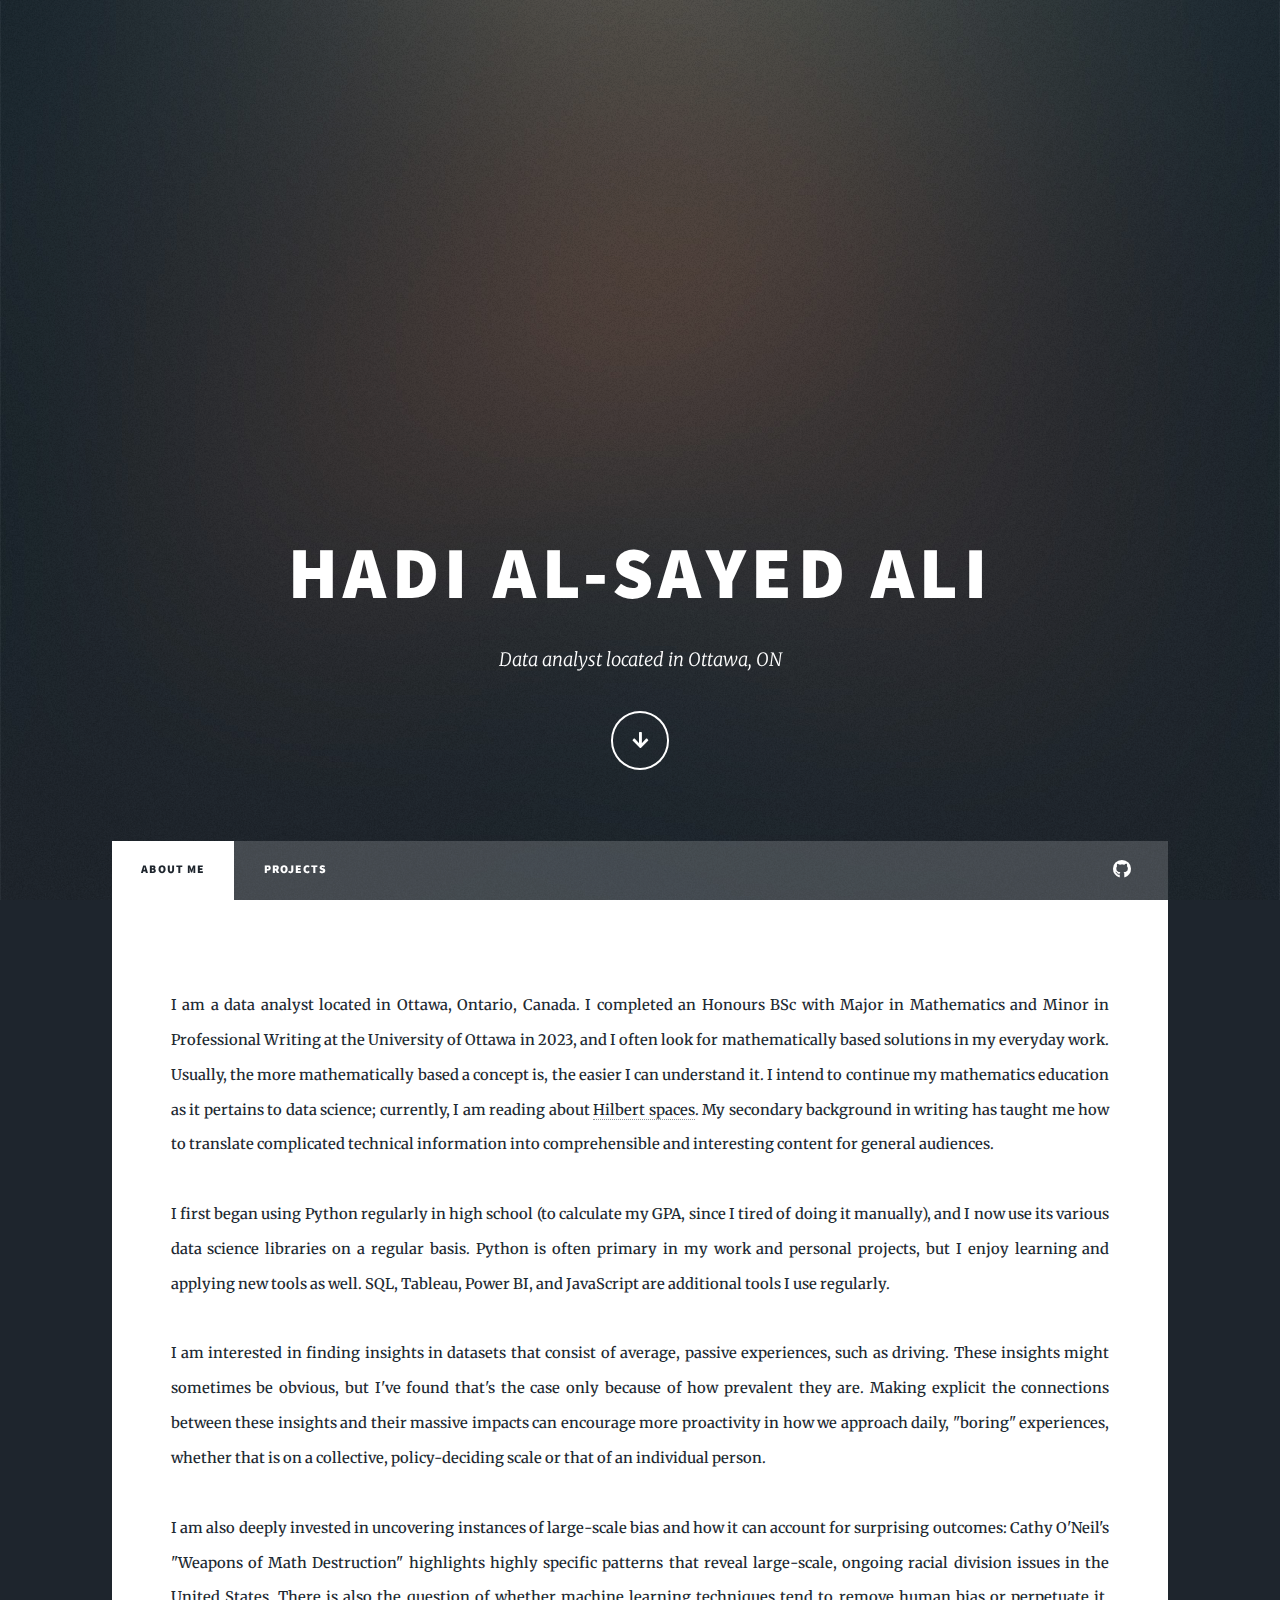
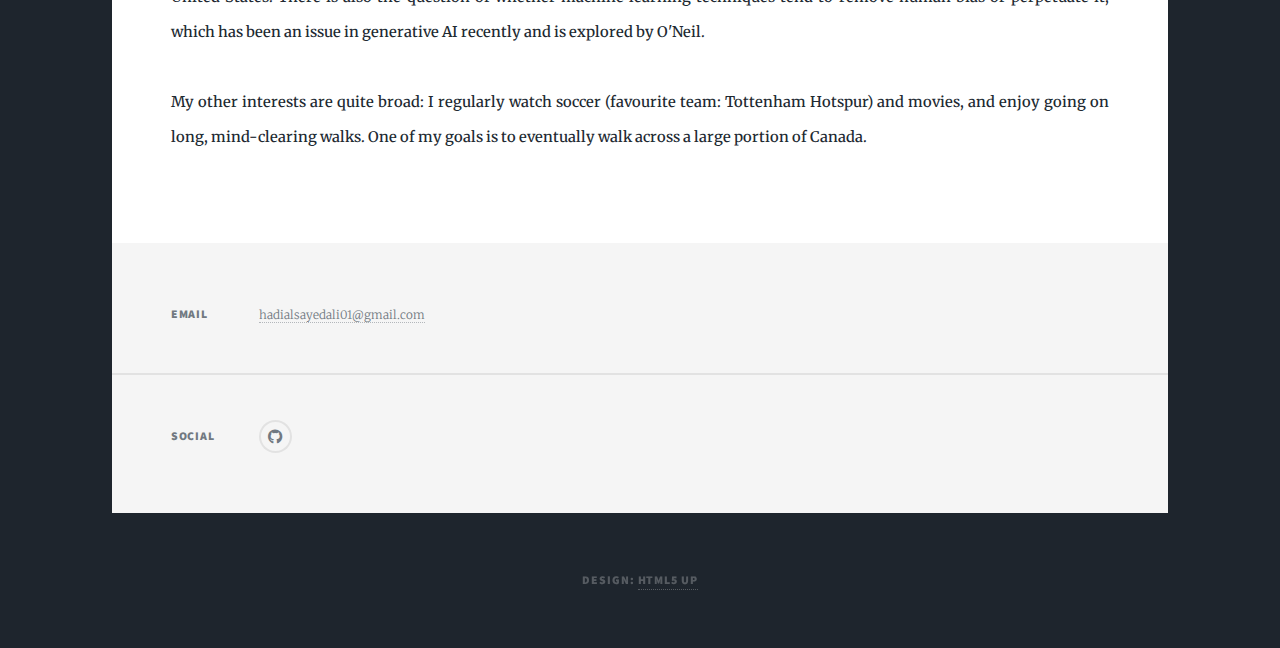
==== commit 76e8e8a3: "Update about-me.html" ====
--- a/about-me.html
+++ b/about-me.html
@@ -10,6 +10,7 @@
 		<meta charset="utf-8" />
 		<meta name="viewport" content="width=device-width, initial-scale=1, user-scalable=no" />
 		<link rel="stylesheet" href="assets/css/main.css" />
+        <link rel="icon" type="image/png" href="/images/favicon.png" />
 		<noscript><link rel="stylesheet" href="assets/css/noscript.css" /></noscript>
 	</head>
 	<body class="is-preload">
@@ -20,7 +21,7 @@
 				<!-- Intro -->
 					<div id="intro">
 						<h1>Hadi Al-Sayed Ali</h1>
-						<p>Data analyst skilled in Python and SQL</p>
+						<p>Data analyst located in Ottawa, ON</p>
 						<ul class="actions">
 							<li><a href="#header" class="button icon solid solo fa-arrow-down scrolly">Continue</a></li>
 						</ul>
@@ -98,4 +99,4 @@
 			<script src="assets/js/main.js"></script>
 
 	</body>
-</html>+</html>
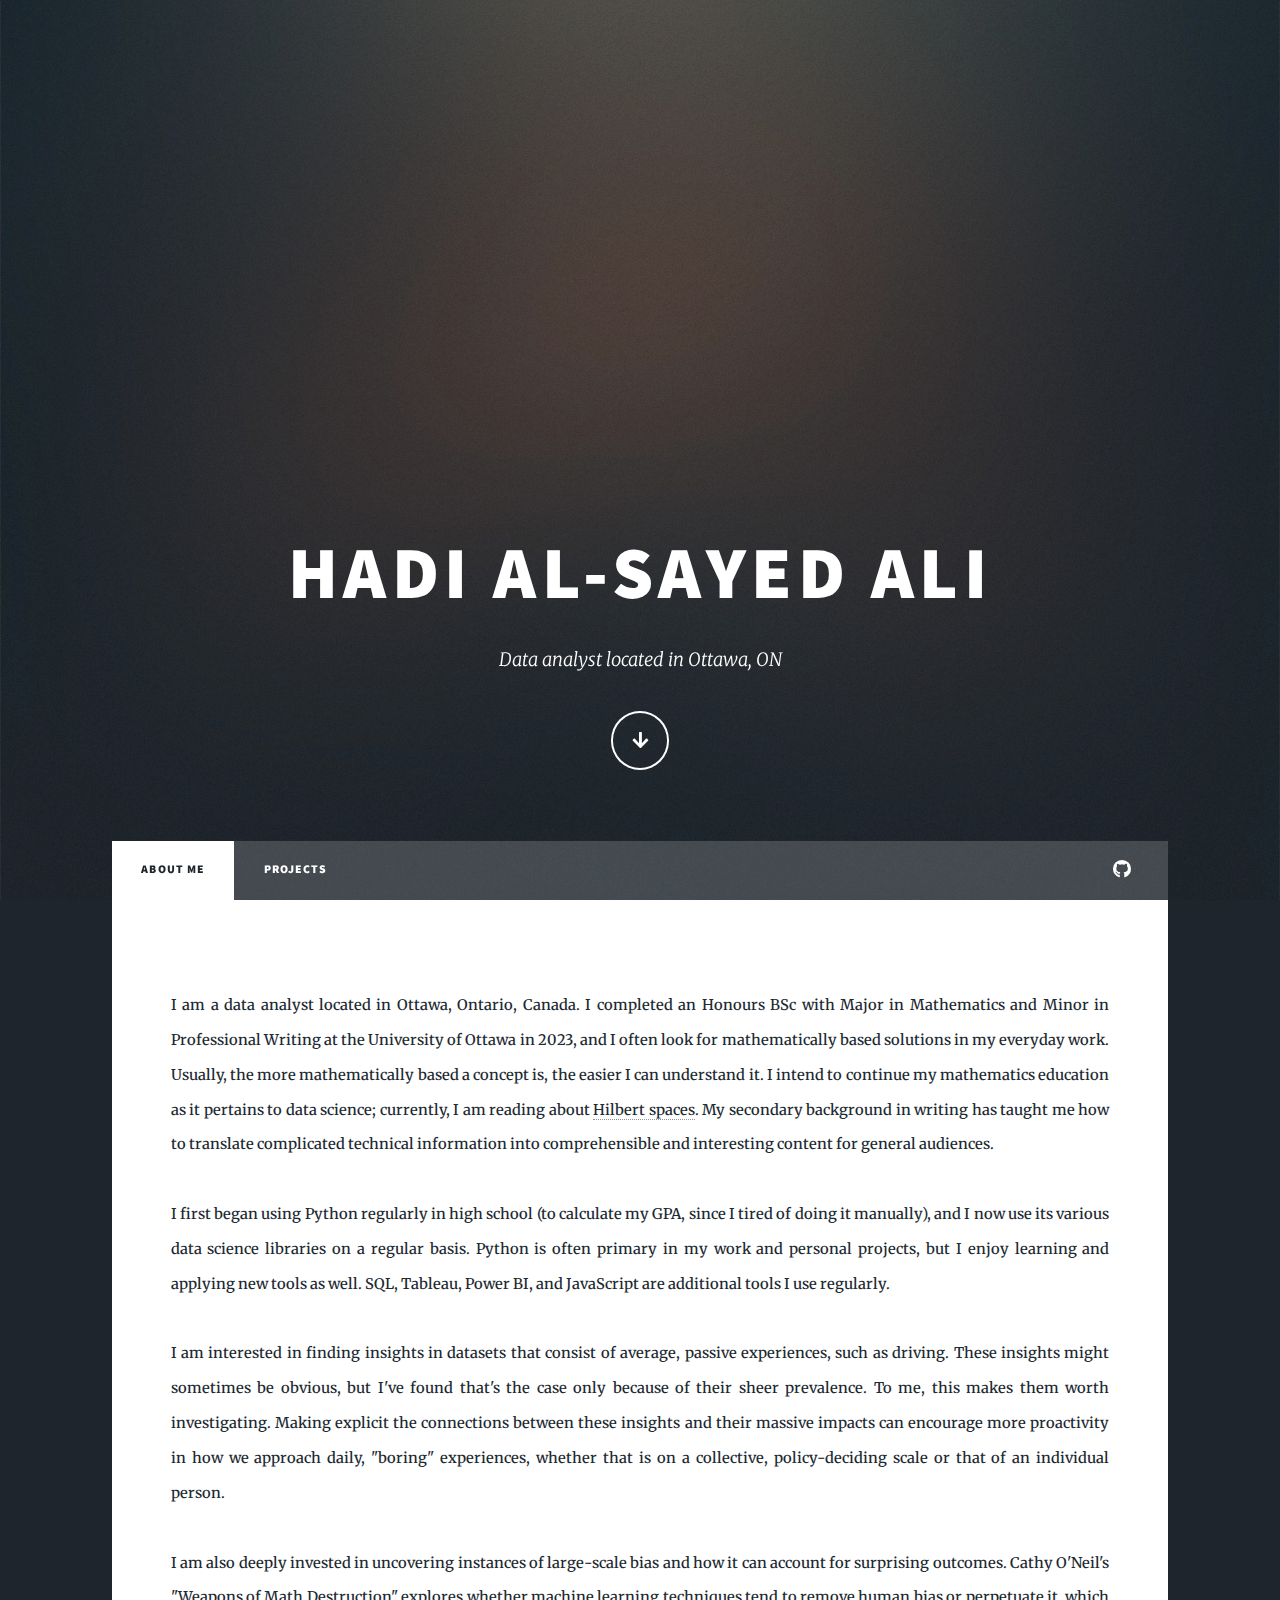
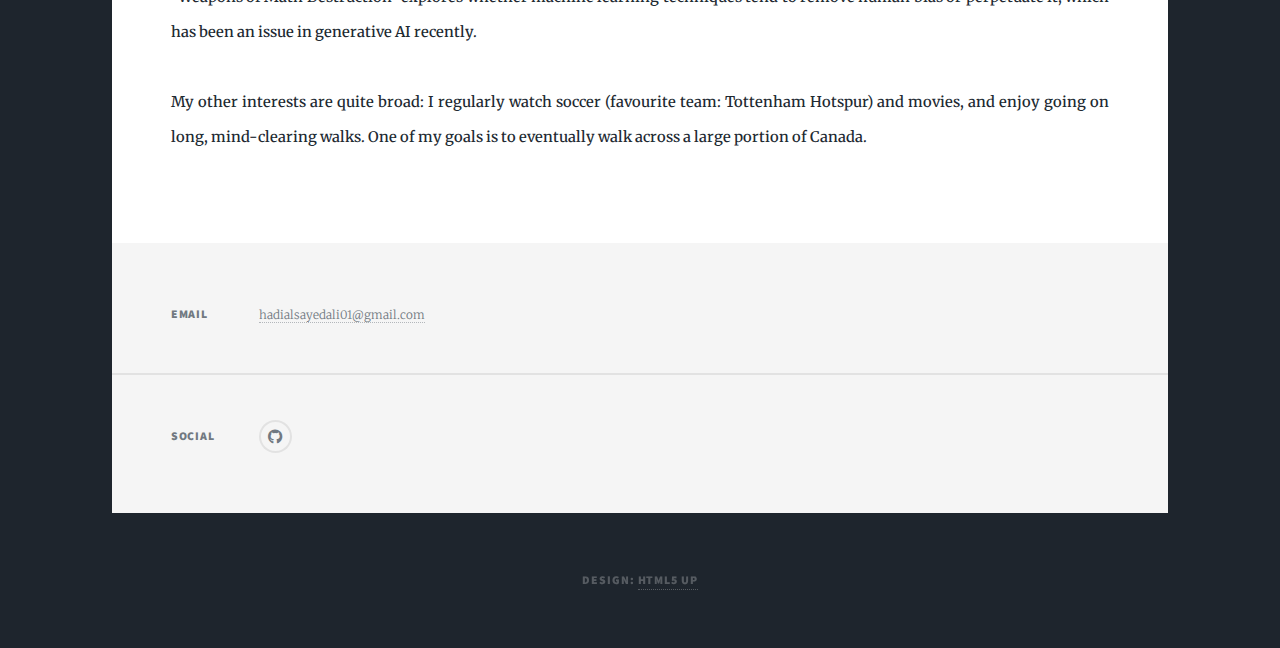
==== commit 6b95a7b4: "Add files via upload" ====
--- a/about-me.html
+++ b/about-me.html
@@ -55,10 +55,10 @@
                                         I first began using Python regularly in high school (to calculate my GPA, since I tired of doing it manually), and I now use its various data science libraries on a regular basis. Python is often primary in my work and personal projects, but I enjoy learning and applying new tools as well. SQL, Tableau, Power BI, and JavaScript are additional tools I use regularly.
                                         <br>
                                         <br>
-                                        I am interested in finding insights in datasets that consist of average, passive experiences, such as driving. These insights might sometimes be obvious, but I've found that's the case only because of how prevalent they are. Making explicit the connections between these insights and their massive impacts can encourage more proactivity in how we approach daily, "boring" experiences, whether that is on a collective, policy-deciding scale or that of an individual person. 
+                                        I am interested in finding insights in datasets that consist of average, passive experiences, such as driving. These insights might sometimes be obvious, but I've found that's the case only because of their sheer prevalence. To me, this makes them worth investigating. Making explicit the connections between these insights and their massive impacts can encourage more proactivity in how we approach daily, "boring" experiences, whether that is on a collective, policy-deciding scale or that of an individual person. 
                                         <br>
                                         <br>
-                                        I am also deeply invested in uncovering instances of large-scale bias and how it can account for surprising outcomes: Cathy O'Neil's "Weapons of Math Destruction" highlights highly specific patterns that reveal large-scale, ongoing racial division issues in the United States. There is also the question of whether machine learning techniques tend to remove human bias or perpetuate it, which has been an issue in generative AI recently and is explored by O'Neil.
+                                        I am also deeply invested in uncovering instances of large-scale bias and how it can account for surprising outcomes. Cathy O'Neil's "Weapons of Math Destruction" explores whether machine learning techniques tend to remove human bias or perpetuate it, which has been an issue in generative AI recently.
                                         <br>
                                         <br>
                                         My other interests are quite broad: I regularly watch soccer (favourite team: Tottenham Hotspur) and movies, and enjoy going on long, mind-clearing walks. One of my goals is to eventually walk across a large portion of Canada.</p>
@@ -99,4 +99,4 @@
 			<script src="assets/js/main.js"></script>
 
 	</body>
-</html>
+</html>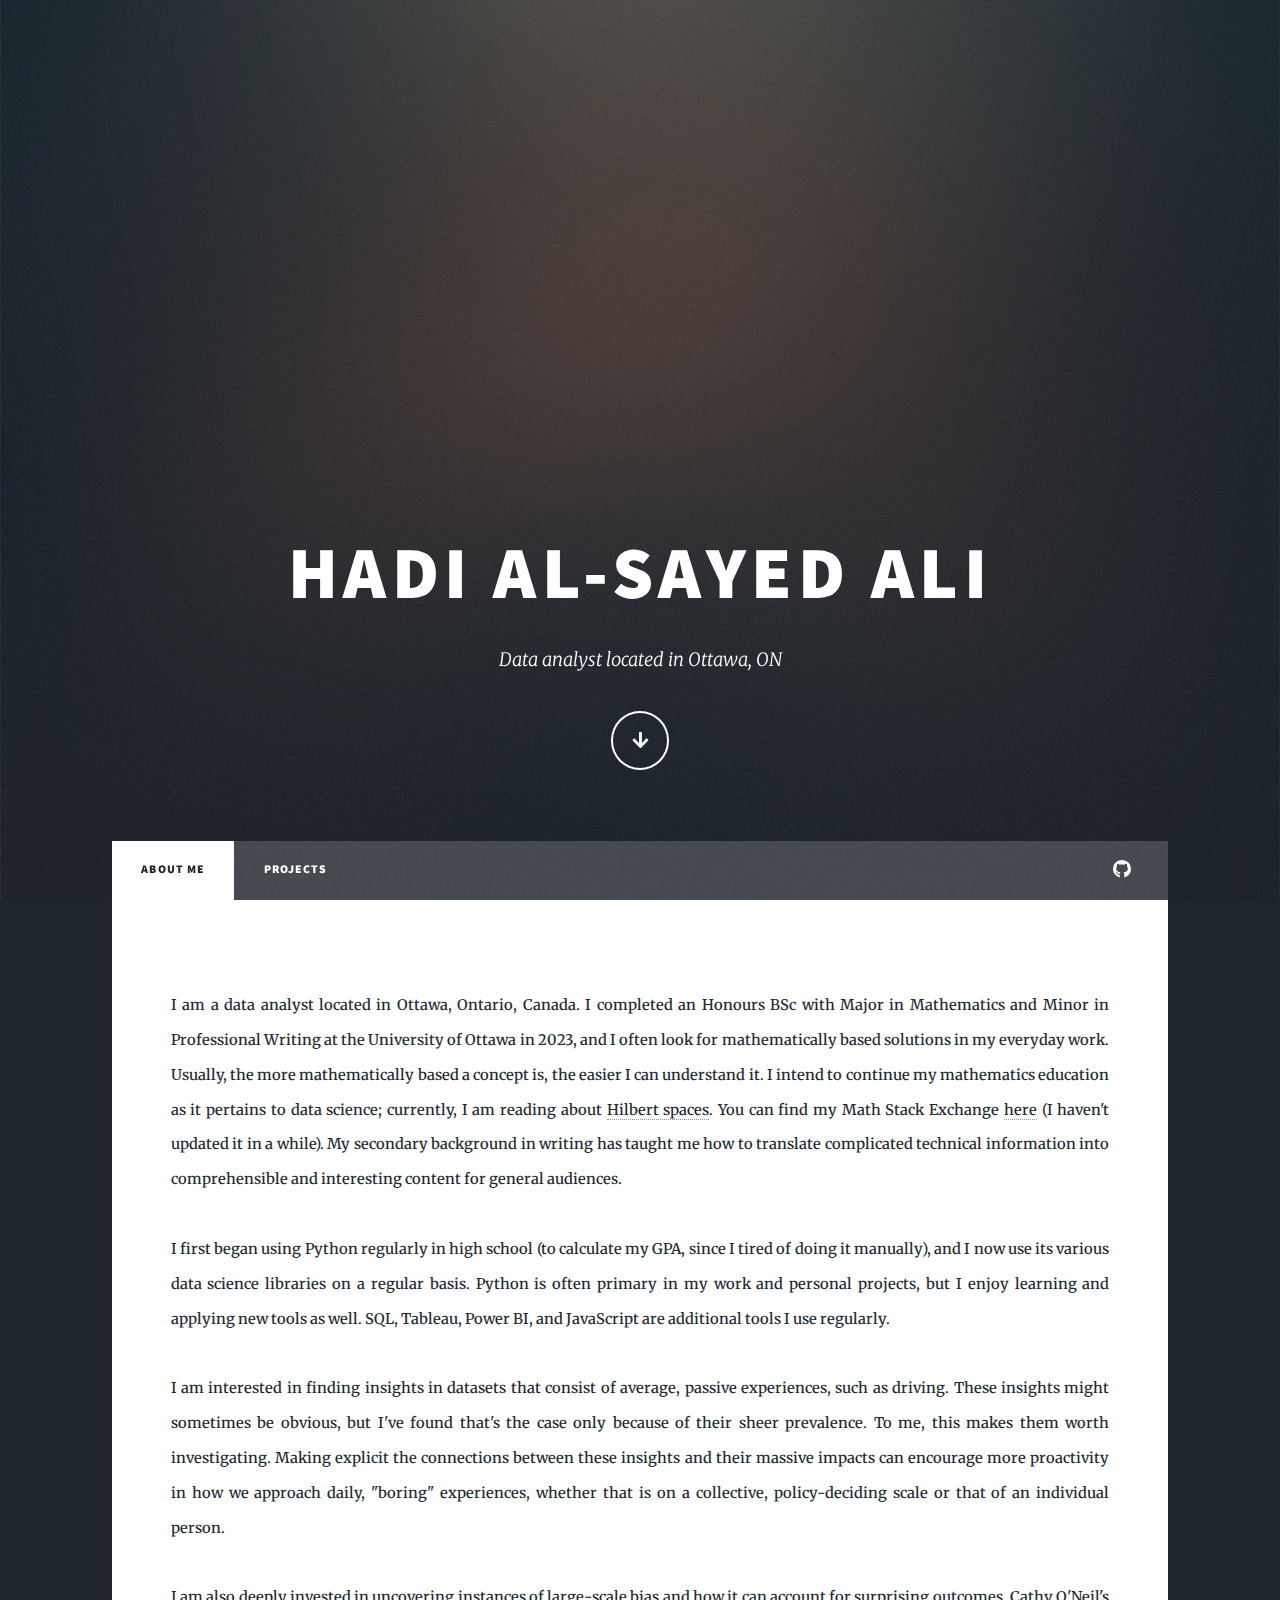
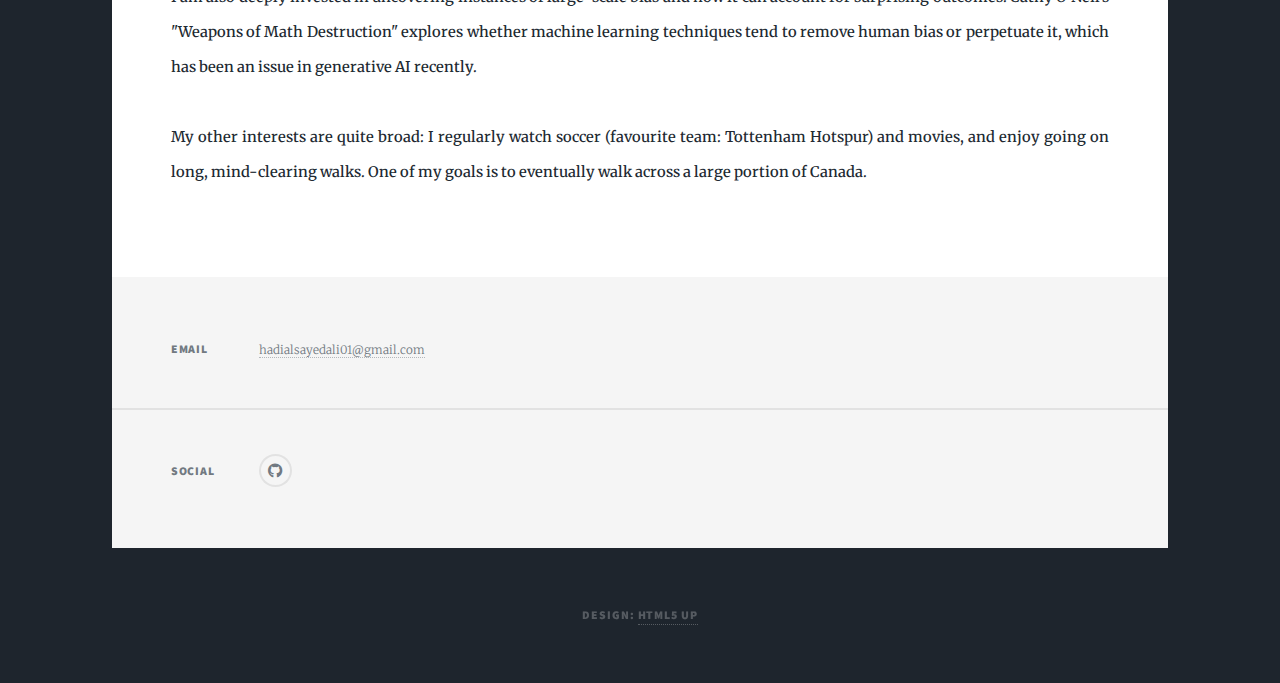
==== commit 23bd7455: "Update about-me.html" ====
--- a/about-me.html
+++ b/about-me.html
@@ -50,7 +50,7 @@
 						<!-- Featured Post -->
 							<article class="post featured">
 								<header style="text-align: left; font-weight:500;">
-									<p style="font-style:normal">I am a data analyst located in Ottawa, Ontario, Canada. I completed an Honours BSc with Major in Mathematics and Minor in Professional Writing at the University of Ottawa in 2023, and I often look for mathematically based solutions in my everyday work. Usually, the more mathematically based a concept is, the easier I can understand it. I intend to continue my mathematics education as it pertains to data science; currently, I am reading about <a target="_blank" href="https://mathworld.wolfram.com/HilbertSpace.html">Hilbert spaces</a>. My secondary background in writing has taught me how to translate complicated technical information into comprehensible and interesting content for general audiences.
+									<p style="font-style:normal">I am a data analyst located in Ottawa, Ontario, Canada. I completed an Honours BSc with Major in Mathematics and Minor in Professional Writing at the University of Ottawa in 2023, and I often look for mathematically based solutions in my everyday work. Usually, the more mathematically based a concept is, the easier I can understand it. I intend to continue my mathematics education as it pertains to data science; currently, I am reading about <a target="_blank" href="https://mathworld.wolfram.com/HilbertSpace.html">Hilbert spaces</a>. You can find my Math Stack Exchange <a href='https://math.stackexchange.com/users/645692/hadi?tab=answers&sort=votes'>here</a> (I haven't updated it in a while). My secondary background in writing has taught me how to translate complicated technical information into comprehensible and interesting content for general audiences.
                                         <br><br>
                                         I first began using Python regularly in high school (to calculate my GPA, since I tired of doing it manually), and I now use its various data science libraries on a regular basis. Python is often primary in my work and personal projects, but I enjoy learning and applying new tools as well. SQL, Tableau, Power BI, and JavaScript are additional tools I use regularly.
                                         <br>
@@ -99,4 +99,4 @@
 			<script src="assets/js/main.js"></script>
 
 	</body>
-</html>+</html>
